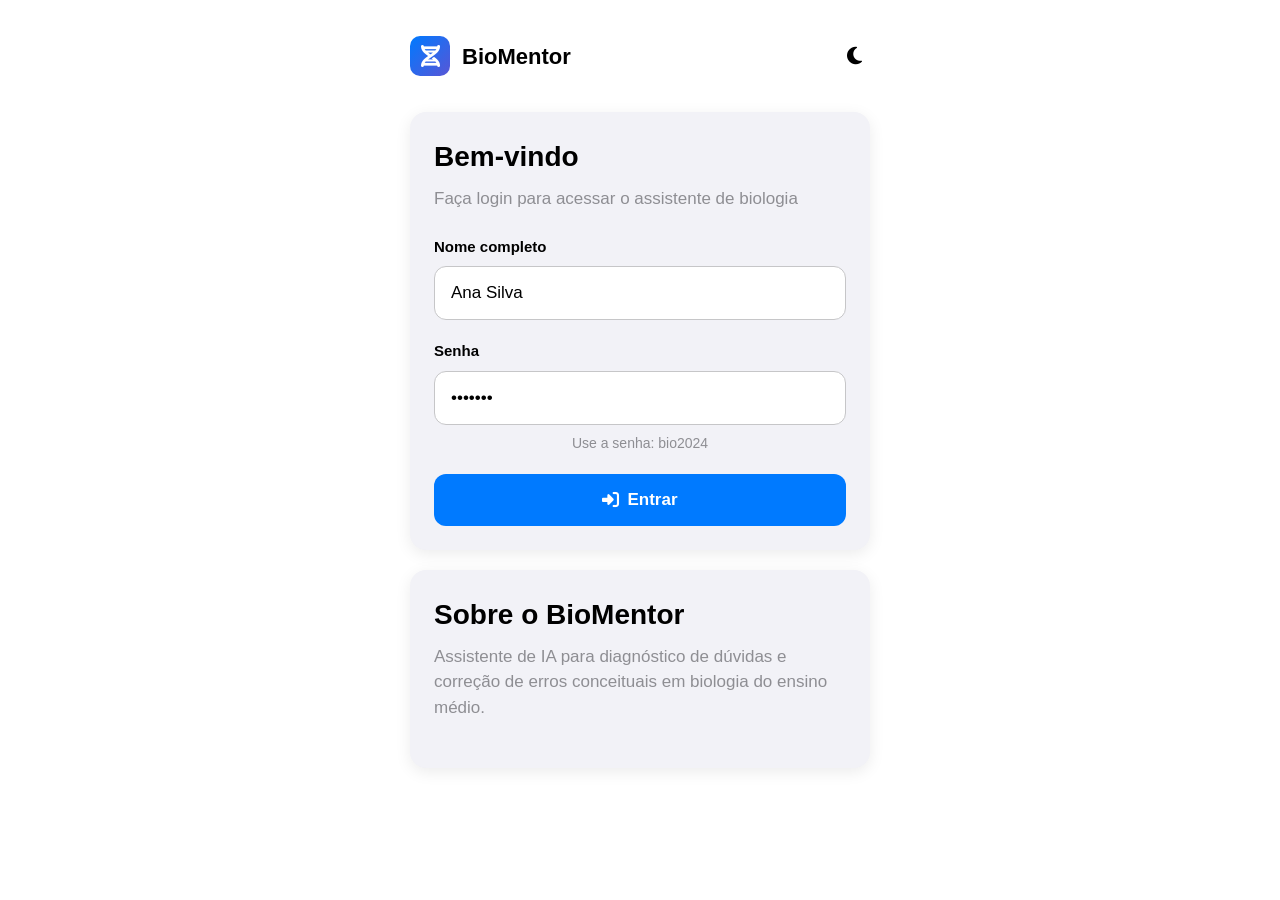
==== index.html @ 5c6fd1d2 "Update index.html" ====
<!DOCTYPE html>
<html lang="pt-BR">
<head>
    <meta charset="UTF-8">
    <meta name="viewport" content="width=device-width, initial-scale=1.0">
    <title>BioMentor - Assistente de Biologia</title>
    <link rel="stylesheet" href="https://cdnjs.cloudflare.com/ajax/libs/font-awesome/6.4.0/css/all.min.css">
    <style>
        :root {
            --primary-color: #007AFF;
            --secondary-color: #5856D6;
            --background-color: #FFFFFF;
            --surface-color: #F2F2F7;
            --text-primary: #000000;
            --text-secondary: #8E8E93;
            --border-color: #C6C6C8;
            --success-color: #34C759;
            --warning-color: #FF9500;
            --error-color: #FF3B30;
            --card-shadow: 0 4px 16px rgba(0,0,0,0.08);
            --transition: all 0.3s cubic-bezier(0.4, 0, 0.2, 1);
        }

        .dark-mode {
            --primary-color: #0A84FF;
            --secondary-color: #5E5CE6;
            --background-color: #000000;
            --surface-color: #1C1C1E;
            --text-primary: #FFFFFF;
            --text-secondary: #8E8E93;
            --border-color: #38383A;
            --success-color: #30D158;
            --warning-color: #FF9F0A;
            --error-color: #FF453A;
            --card-shadow: 0 4px 16px rgba(0,0,0,0.4);
        }

        * {
            margin: 0;
            padding: 0;
            box-sizing: border-box;
            -webkit-tap-highlight-color: transparent;
        }

        body {
            font-family: -apple-system, BlinkMacSystemFont, 'Segoe UI', Roboto, Oxygen, Ubuntu, sans-serif;
            background-color: var(--background-color);
            color: var(--text-primary);
            line-height: 1.5;
            transition: var(--transition);
            min-height: 100vh;
            display: flex;
            flex-direction: column;
        }

        .container {
            max-width: 500px;
            margin: 0 auto;
            padding: 20px;
            height: 100vh;
            display: flex;
            flex-direction: column;
        }

        .header {
            display: flex;
            justify-content: space-between;
            align-items: center;
            padding: 16px 0;
            margin-bottom: 20px;
        }

        .logo {
            display: flex;
            align-items: center;
            gap: 12px;
            font-weight: 700;
            font-size: 22px;
        }

        .logo-icon {
            width: 40px;
            height: 40px;
            background: linear-gradient(135deg, var(--primary-color), var(--secondary-color));
            border-radius: 10px;
            display: flex;
            align-items: center;
            justify-content: center;
            color: white;
        }

        .theme-toggle {
            background: none;
            border: none;
            color: var(--text-primary);
            font-size: 20px;
            cursor: pointer;
            padding: 8px;
            border-radius: 50%;
            transition: var(--transition);
        }

        .theme-toggle:hover {
            background-color: var(--surface-color);
        }

        .screen {
            display: none;
            flex: 1;
            flex-direction: column;
        }

        .active {
            display: flex;
        }

        .card {
            background-color: var(--surface-color);
            border-radius: 16px;
            padding: 24px;
            margin-bottom: 20px;
            box-shadow: var(--card-shadow);
            transition: var(--transition);
        }

        .title {
            font-size: 28px;
            font-weight: 700;
            margin-bottom: 8px;
        }

        .subtitle {
            font-size: 17px;
            color: var(--text-secondary);
            margin-bottom: 24px;
        }

        .form-group {
            margin-bottom: 20px;
        }

        label {
            display: block;
            font-size: 15px;
            font-weight: 600;
            margin-bottom: 8px;
            color: var(--text-primary);
        }

        input, select {
            width: 100%;
            padding: 16px;
            border-radius: 12px;
            border: 1px solid var(--border-color);
            background-color: var(--background-color);
            color: var(--text-primary);
            font-size: 17px;
            transition: var(--transition);
        }

        input:focus, select:focus {
            outline: none;
            border-color: var(--primary-color);
        }

        .btn {
            background-color: var(--primary-color);
            color: white;
            border: none;
            border-radius: 12px;
            padding: 16px 24px;
            font-size: 17px;
            font-weight: 600;
            cursor: pointer;
            transition: var(--transition);
            display: flex;
            align-items: center;
            justify-content: center;
            gap: 8px;
            width: 100%;
        }

        .btn:hover {
            opacity: 0.9;
            transform: translateY(-2px);
        }

        .btn:active {
            transform: translateY(0);
        }

        .btn-secondary {
            background-color: var(--surface-color);
            color: var(--primary-color);
        }

        .btn-secondary:hover {
            background-color: var(--border-color);
        }

        .config-grid {
            display: grid;
            grid-template-columns: 1fr;
            gap: 16px;
        }

        .option-card {
            background-color: var(--background-color);
            border-radius: 12px;
            padding: 20px;
            cursor: pointer;
            transition: var(--transition);
            border: 2px solid transparent;
        }

        .option-card:hover {
            transform: translateY(-4px);
            box-shadow: var(--card-shadow);
        }

        .option-card.selected {
            border-color: var(--primary-color);
            background-color: rgba(10, 132, 255, 0.1);
        }

        .option-header {
            display: flex;
            align-items: center;
            gap: 12px;
            margin-bottom: 8px;
        }

        .option-icon {
            width: 40px;
            height: 40px;
            border-radius: 10px;
            display: flex;
            align-items: center;
            justify-content: center;
            font-size: 20px;
            color: white;
        }

        .option-title {
            font-size: 17px;
            font-weight: 600;
        }

        .option-description {
            font-size: 15px;
            color: var(--text-secondary);
        }

        .difficulty-stars {
            color: var(--warning-color);
            margin-top: 8px;
        }

        .chat-header {
            display: flex;
            justify-content: space-between;
            align-items: center;
            padding: 16px 0;
            margin-bottom: 16px;
        }

        .chat-info {
            display: flex;
            align-items: center;
            gap: 12px;
        }

        .user-avatar {
            width: 40px;
            height: 40px;
            border-radius: 50%;
            background: linear-gradient(135deg, var(--primary-color), var(--secondary-color));
            display: flex;
            align-items: center;
            justify-content: center;
            color: white;
            font-weight: 600;
        }

        .user-details {
            display: flex;
            flex-direction: column;
        }

        .user-name {
            font-weight: 600;
            font-size: 17px;
        }

        .user-topic {
            font-size: 15px;
            color: var(--text-secondary);
        }

        .chat-container {
            flex: 1;
            overflow-y: auto;
            padding: 16px 0;
            display: flex;
            flex-direction: column;
            gap: 16px;
        }

        .message {
            max-width: 80%;
            padding: 12px 16px;
            border-radius: 18px;
            font-size: 16px;
            line-height: 1.4;
            position: relative;
            animation: fadeIn 0.3s ease;
        }

        @keyframes fadeIn {
            from { opacity: 0; transform: translateY(10px); }
            to { opacity: 1; transform: translateY(0); }
        }

        .user-message {
            background-color: var(--primary-color);
            color: white;
            align-self: flex-end;
            border-bottom-right-radius: 4px;
        }

        .bot-message {
            background-color: var(--surface-color);
            color: var(--text-primary);
            align-self: flex-start;
            border-bottom-left-radius: 4px;
        }

        .input-area {
            display: flex;
            gap: 12px;
            padding: 16px 0;
        }

        .message-input {
            flex: 1;
            padding: 16px;
            border-radius: 20px;
            border: 1px solid var(--border-color);
            background-color: var(--surface-color);
            color: var(--text-primary);
            font-size: 16px;
            transition: var(--transition);
        }

        .message-input:focus {
            outline: none;
            border-color: var(--primary-color);
        }

        .send-btn {
            background-color: var(--primary-color);
            color: white;
            border: none;
            border-radius: 50%;
            width: 48px;
            height: 48px;
            display: flex;
            align-items: center;
            justify-content: center;
            cursor: pointer;
            transition: var(--transition);
        }

        .send-btn:hover {
            opacity: 0.9;
            transform: scale(1.05);
        }

        .send-btn:active {
            transform: scale(0.95);
        }

        .typing-indicator {
            display: flex;
            align-items: center;
            gap: 4px;
            padding: 12px 16px;
            background-color: var(--surface-color);
            border-radius: 18px;
            align-self: flex-start;
            border-bottom-left-radius: 4px;
            color: var(--text-secondary);
        }

        .typing-dot {
            width: 8px;
            height: 8px;
            border-radius: 50%;
            background-color: var(--text-secondary);
            animation: typingAnimation 1.4s infinite ease-in-out;
        }

        .typing-dot:nth-child(1) { animation-delay: 0s; }
        .typing-dot:nth-child(2) { animation-delay: 0.2s; }
        .typing-dot:nth-child(3) { animation-delay: 0.4s; }

        @keyframes typingAnimation {
            0%, 60%, 100% { transform: translateY(0); }
            30% { transform: translateY(-5px); }
        }

        .feedback-section {
            display: flex;
            justify-content: center;
            margin-top: 16px;
        }

        .feedback-btn {
            background: none;
            border: 1px solid var(--border-color);
            color: var(--text-secondary);
            border-radius: 20px;
            padding: 8px 16px;
            font-size: 14px;
            cursor: pointer;
            transition: var(--transition);
        }

        .feedback-btn:hover {
            background-color: var(--surface-color);
            color: var(--text-primary);
        }

        .logout-btn {
            background: none;
            border: none;
            color: var(--error-color);
            font-size: 15px;
            cursor: pointer;
            padding: 8px 16px;
            border-radius: 8px;
            transition: var(--transition);
        }

        .logout-btn:hover {
            background-color: rgba(255, 59, 48, 0.1);
        }

        .password-note {
            font-size: 14px;
            color: var(--text-secondary);
            margin-top: 8px;
            text-align: center;
        }

        /* Scrollbar styling */
        ::-webkit-scrollbar {
            width: 4px;
        }

        ::-webkit-scrollbar-track {
            background: transparent;
        }

        ::-webkit-scrollbar-thumb {
            background: var(--border-color);
            border-radius: 2px;
        }

        ::-webkit-scrollbar-thumb:hover {
            background: var(--text-secondary);
        }
    </style>
</head>
<body>
    <div class="container">
        <div class="header">
            <div class="logo">
                <div class="logo-icon">
                    <i class="fas fa-dna"></i>
                </div>
                <span>BioMentor</span>
            </div>
            <button class="theme-toggle" id="themeToggle">
                <i class="fas fa-moon"></i>
            </button>
        </div>

        <!-- Tela 1: Login -->
        <div id="loginScreen" class="screen active">
            <div class="card">
                <h1 class="title">Bem-vindo</h1>
                <p class="subtitle">Faça login para acessar o assistente de biologia</p>
                
                <div class="form-group">
                    <label for="studentName">Nome completo</label>
                    <input type="text" id="studentName" placeholder="Digite seu nome">
                </div>
                
                <div class="form-group">
                    <label for="studentPassword">Senha</label>
                    <input type="password" id="studentPassword" placeholder="Digite a senha">
                    <div class="password-note">Use a senha: bio2024</div>
                </div>
                
                <button class="btn" onclick="login()">
                    <i class="fas fa-sign-in-alt"></i>
                    Entrar
                </button>
            </div>
            
            <div class="card">
                <h2 class="title">Sobre o BioMentor</h2>
                <p class="subtitle">Assistente de IA para diagnóstico de dúvidas e correção de erros conceituais em biologia do ensino médio.</p>
            </div>
        </div>

        <!-- Tela 2: Configuração -->
        <div id="configScreen" class="screen">
            <div class="card">
                <h1 class="title">Configuração</h1>
                <p class="subtitle">Selecione o assunto e seu nível para personalizarmos sua experiência</p>
                
                <div class="config-grid">
                    <div class="form-group">
                        <label>Assunto de Biologia</label>
                        
                        <div class="option-card" onclick="selectTopic('genetica')" id="topicGenetica">
                            <div class="option-header">
                                <div class="option-icon" style="background-color: #34C759;">
                                    <i class="fas fa-dna"></i>
                                </div>
                                <div class="option-title">Genética e DNA</div>
                            </div>
                            <div class="option-description">Herança genética, DNA, RNA, mutações, biotecnologia</div>
                        </div>
                        
                        <div class="option-card" onclick="selectTopic('ecologia')" id="topicEcologia">
                            <div class="option-header">
                                <div class="option-icon" style="background-color: #32D74B;">
                                    <i class="fas fa-leaf"></i>
                                </div>
                                <div class="option-title">Ecologia</div>
                            </div>
                            <div class="option-description">Ecossistemas, cadeias alimentares, ciclos biogeoquímicos</div>
                        </div>
                        
                        <div class="option-card" onclick="selectTopic('fisiologia')" id="topicFisiologia">
                            <div class="option-header">
                                <div class="option-icon" style="background-color: #FF453A;">
                                    <i class="fas fa-heartbeat"></i>
                                </div>
                                <div class="option-title">Fisiologia Humana</div>
                            </div>
                            <div class="option-description">Sistemas do corpo humano, órgãos, funções vitais</div>
                        </div>
                        
                        <div class="option-card" onclick="selectTopic('evolucao')" id="topicEvolucao">
                            <div class="option-header">
                                <div class="option-icon" style="background-color: #FF9F0A;">
                                    <i class="fas fa-dinosaur"></i>
                                </div>
                                <div class="option-title">Evolução</div>
                            </div>
                            <div class="option-description">Seleção natural, adaptação, evolução das espécies</div>
                        </div>
                    </div>
                    
                    <div class="form-group">
                        <label>Seu Nível de Dificuldade</label>
                        
                        <div class="option-card" onclick="selectDifficulty(1)" id="diff1">
                            <div class="option-header">
                                <div class="option-icon" style="background-color: #5E5CE6;">
                                    <i class="fas fa-seedling"></i>
                                </div>
                                <div class="option-title">Iniciante</div>
                            </div>
                            <div class="option-description">Estou começando a aprender este assunto</div>
                            <div class="difficulty-stars">⭐</div>
                        </div>
                        
                        <div class="option-card" onclick="selectDifficulty(2)" id="diff2">
                            <div class="option-header">
                                <div class="option-icon" style="background-color: #5E5CE6;">
                                    <i class="fas fa-leaf"></i>
                                </div>
                                <div class="option-title">Básico</div>
                            </div>
                            <div class="option-description">Conheço alguns conceitos básicos</div>
                            <div class="difficulty-stars">⭐⭐</div>
                        </div>
                        
                        <div class="option-card" onclick="selectDifficulty(3)" id="diff3">
                            <div class="option-header">
                                <div class="option-icon" style="background-color: #5E5CE6;">
                                    <i class="fas fa-tree"></i>
                                </div>
                                <div class="option-title">Intermediário</div>
                            </div>
                            <div class="option-description">Compreendo bem, mas tenho dúvidas específicas</div>
                            <div class="difficulty-stars">⭐⭐⭐</div>
                        </div>
                        
                        <div class="option-card" onclick="selectDifficulty(4)" id="diff4">
                            <div class="option-header">
                                <div class="option-icon" style="background-color: #5E5CE6;">
                                    <i class="fas fa-mountain"></i>
                                </div>
                                <div class="option-title">Avançado</div>
                            </div>
                            <div class="option-description">Domino o assunto, busco aprofundamento</div>
                            <div class="difficulty-stars">⭐⭐⭐⭐</div>
                        </div>
                    </div>
                </div>
                
                <button class="btn" onclick="startChat()" id="startChatBtn" disabled>
                    <i class="fas fa-comments"></i>
                    Iniciar Sessão de Estudo
                </button>
            </div>
        </div>

        <!-- Tela 3: Chat -->
        <div id="chatScreen" class="screen">
            <div class="chat-header">
                <div class="chat-info">
                    <div class="user-avatar" id="userAvatar">AS</div>
                    <div class="user-details">
                        <div class="user-name" id="userName">Ana Silva</div>
                        <div class="user-topic" id="userTopic">Genética • ⭐⭐⭐</div>
                    </div>
                </div>
                <button class="logout-btn" onclick="logout()">
                    <i class="fas fa-sign-out-alt"></i>
                    Sair
                </button>
            </div>
            
            <div class="chat-container" id="chatContainer">
                <div class="message bot-message">
                    Olá! Vamos trabalhar no assunto <strong>Genética</strong>. Como seu nível é <strong>Intermediário</strong>, vou adaptar minhas explicações. No que posso ajudar você hoje?
                </div>
            </div>
            
            <div class="input-area">
                <input type="text" class="message-input" id="userInput" placeholder="Digite sua dúvida sobre biologia...">
                <button class="send-btn" onclick="sendMessage()">
                    <i class="fas fa-paper-plane"></i>
                </button>
            </div>
            
            <div class="feedback-section">
                <button class="feedback-btn" onclick="showFeedbackForm()">
                    <i class="fas fa-star"></i>
                    Avaliar Aprendizado
                </button>
            </div>
        </div>
    </div>

    <script>
        // Variáveis globais
        let currentStudent = null;
        let selectedTopic = null;
        let selectedDifficulty = null;
        let conversationHistory = [];
        let isDarkMode = false;

        // Inicialização
        document.addEventListener('DOMContentLoaded', function() {
            // Verificar preferência de tema salva
            const savedTheme = localStorage.getItem('theme');
            if (savedTheme === 'dark') {
                enableDarkMode();
            }
            
            // Auto-preenchimento para demonstração
            setTimeout(() => {
                document.getElementById('studentName').value = 'Ana Silva';
                document.getElementById('studentPassword').value = 'bio2024';
            }, 500);
        });

        // Alternar modo claro/escuro
        document.getElementById('themeToggle').addEventListener('click', function() {
            if (isDarkMode) {
                disableDarkMode();
            } else {
                enableDarkMode();
            }
        });

        function enableDarkMode() {
            document.body.classList.add('dark-mode');
            document.getElementById('themeToggle').innerHTML = '<i class="fas fa-sun"></i>';
            isDarkMode = true;
            localStorage.setItem('theme', 'dark');
        }

        function disableDarkMode() {
            document.body.classList.remove('dark-mode');
            document.getElementById('themeToggle').innerHTML = '<i class="fas fa-moon"></i>';
            isDarkMode = false;
            localStorage.setItem('theme', 'light');
        }

        // Função de login
        function login() {
            const name = document.getElementById('studentName').value.trim();
            const password = document.getElementById('studentPassword').value;
            
            if (name && password === 'bio2024') {
                currentStudent = {
                    name: name,
                    loginTime: new Date().toISOString()
                };
                
                // Mudar para tela de configuração
                showScreen('configScreen');
                
                // Registrar login
                logToSheets('login', { 
                    student: name,
                    timestamp: new Date().toISOString()
                });
                
            } else {
                alert('Por favor, preencha seu nome e use a senha: bio2024');
            }
        }
        
        // Selecionar assunto
        function selectTopic(topic) {
            selectedTopic = topic;
            
            // Remover seleção anterior
            document.querySelectorAll('[id^="topic"]').forEach(card => {
                card.classList.remove('selected');
            });
            
            // Adicionar seleção atual
            document.getElementById(`topic${capitalizeFirst(topic)}`).classList.add('selected');
            
            checkSelections();
        }
        
        // Selecionar dificuldade
        function selectDifficulty(difficulty) {
            selectedDifficulty = difficulty;
            
            // Remover seleção anterior
            document.querySelectorAll('[id^="diff"]').forEach(card => {
                card.classList.remove('selected');
            });
            
            // Adicionar seleção atual
            document.getElementById(`diff${difficulty}`).classList.add('selected');
            
            checkSelections();
        }
        
        // Verificar se ambos estão selecionados
        function checkSelections() {
            const startBtn = document.getElementById('startChatBtn');
            if (selectedTopic && selectedDifficulty) {
                startBtn.disabled = false;
            } else {
                startBtn.disabled = true;
            }
        }
        
        // Iniciar chat
        function startChat() {
            if (!selectedTopic || !selectedDifficulty) {
                alert('Por favor, selecione ambos: assunto e nível de dificuldade');
                return;
            }
            
            showScreen('chatScreen');
            
            // Atualizar informações na tela do chat
            document.getElementById('userName').textContent = currentStudent.name;
            document.getElementById('userAvatar').textContent = getInitials(currentStudent.name);
            document.getElementById('userTopic').textContent = `${getTopicName(selectedTopic)} • ${getDifficultyStars(selectedDifficulty)}`;
            
            // Limpar conversa anterior e adicionar mensagem de boas-vindas
            const chatContainer = document.getElementById('chatContainer');
            chatContainer.innerHTML = '';
            
            const welcomeMessage = document.createElement('div');
            welcomeMessage.className = 'message bot-message';
            welcomeMessage.innerHTML = `Olá! Vamos trabalhar no assunto <strong>${getTopicName(selectedTopic)}</strong>. Como seu nível é <strong>${getDifficultyName(selectedDifficulty)}</strong>, vou adaptar minhas explicações. No que posso ajudar você hoje?`;
            chatContainer.appendChild(welcomeMessage);
            
            // Registrar início de sessão
            logToSheets('session_start', {
                student: currentStudent.name,
                topic: selectedTopic,
                difficulty: selectedDifficulty,
                timestamp: new Date().toISOString()
            });
        }
        
        // Função de logout
        function logout() {
            // Registrar fim de sessão
            if (currentStudent && selectedTopic) {
                logToSheets('session_end', {
                    student: currentStudent.name,
                    topic: selectedTopic,
                    difficulty: selectedDifficulty,
                    conversation_length: conversationHistory.length,
                    timestamp: new Date().toISOString()
                });
            }
            
            // Resetar tudo
            currentStudent = null;
            selectedTopic = null;
            selectedDifficulty = null;
            conversationHistory = [];
            
            // Resetar seleções visuais
            document.querySelectorAll('.option-card').forEach(card => {
                card.classList.remove('selected');
            });
            
            document.getElementById('studentName').value = '';
            document.getElementById('studentPassword').value = '';
            document.getElementById('userInput').value = '';
            
            showScreen('loginScreen');
        }
        
        // Enviar mensagem
        async function sendMessage() {
            const input = document.getElementById('userInput');
            const message = input.value.trim();
            
            if (!message) return;
            
            // Adicionar mensagem do usuário
            addMessage('user', message);
            
            // Salvar no histórico
            conversationHistory.push({
                role: 'user',
                content: message,
                timestamp: new Date().toISOString()
            });
            
            input.value = '';
            
            // Mostrar indicador de digitação
            showTypingIndicator();
            
            try {
                // Chamar API do Gemini
                const response = await callGeminiAPI(message, selectedTopic, selectedDifficulty);
                
                // Remover indicador de digitação
                removeTypingIndicator();
                
                // Adicionar resposta do bot
                addMessage('bot', response);
                
                // Registrar no histórico
                conversationHistory.push({
                    role: 'assistant',
                    content: response,
                    timestamp: new Date().toISOString()
                });
                
                // Log da interação
                logToSheets('question', {
                    student: currentStudent.name,
                    topic: selectedTopic,
                    difficulty: selectedDifficulty,
                    question: message,
                    response: response.substring(0, 500),
                    timestamp: new Date().toISOString()
                });
                
            } catch (error) {
                removeTypingIndicator();
                addMessage('bot', "Desculpe, estou com problemas técnicos. Tente novamente em alguns instantes.");
                console.error('Erro:', error);
            }
        }
        
        // Adicionar mensagem ao chat
        function addMessage(sender, text) {
            const container = document.getElementById('chatContainer');
            const messageDiv = document.createElement('div');
            messageDiv.className = `message ${sender}-message`;
            messageDiv.textContent = text;
            container.appendChild(messageDiv);
            container.scrollTop = container.scrollHeight;
        }
        
        // Mostrar indicador de digitação
        function showTypingIndicator() {
            const container = document.getElementById('chatContainer');
            const typingDiv = document.createElement('div');
            typingDiv.className = 'typing-indicator';
            typingDiv.id = 'typingIndicator';
            
            for (let i = 0; i < 3; i++) {
                const dot = document.createElement('div');
                dot.className = 'typing-dot';
                typingDiv.appendChild(dot);
            }
            
            container.appendChild(typingDiv);
            container.scrollTop = container.scrollHeight;
        }
        
        // Remover indicador de digitação
        function removeTypingIndicator() {
            const typingIndicator = document.getElementById('typingIndicator');
            if (typingIndicator) {
                typingIndicator.remove();
            }
        }
        
        // Chamada para API do Gemini (simulação)
        async function callGeminiAPI(question, topic, difficulty) {
            // Simulação - substituir pela API real
            return await simularRespostaGemini(question, topic);
        }
        
        async function simularRespostaGemini(question, topic) {
            await new Promise(resolve => setTimeout(resolve, 1500));
            
            const respostas = {
                genetica: "Entendi sua dúvida sobre genética! Você está explorando conceitos fundamentais. Vamos esclarecer: os genes são segmentos específicos de DNA que carregam informações para características hereditárias. Um equívoco comum é pensar que características complexas são controladas por um único gene - na maioria dos casos, são múltiplos genes interagindo. Como você explicaria a diferença entre gene e alelo para um colega?",
                ecologia: "Excelente pergunta sobre ecologia! Você está considerando as relações importantes nos ecossistemas. Os decompositores são essenciais para reciclar nutrientes, transformando matéria orgânica em inorgânica. Um erro conceitual comum é subestimar sua importância ou confundir com detritívoros. Que consequências você imagina se os decompositores desaparecessem de um ecossistema?",
                fisiologia: "Interessante sua questão sobre fisiologia! Você demonstra curiosidade sobre o corpo humano. Vamos corrigir um equívoco: as mitocôndrias não 'produzem energia' magicamente - elas realizam respiração celular, convertendo energia química dos alimentos em ATP. É mais preciso dizer que transformam energia. Que outras organelas celulares você conhece e quais suas funções?",
                evolucao: "Ótima pergunta sobre evolução! Este é um conceito que gera muitas confusões. A seleção natural age sobre variações já existentes na população, não 'cria' novas características sob demanda. Um erro comum é pensar que organismos 'buscam' se adaptar. Como a variação genética é importante para esse processo?"
            };
            
            return respostas[topic] || "Obrigado pela pergunta! Como tutor de biologia, posso te ajudar a entender melhor esse conceito. Poderia reformular ou dar mais detalhes sobre sua dúvida?";
        }
        
        // Funções auxiliares
        function showScreen(screenId) {
            document.querySelectorAll('.screen').forEach(screen => {
                screen.classList.remove('active');
            });
            document.getElementById(screenId).classList.add('active');
        }
        
        function capitalizeFirst(string) {
            return string.charAt(0).toUpperCase() + string.slice(1);
        }
        
        function getTopicName(topic) {
            const names = {
                genetica: 'Genética',
                ecologia: 'Ecologia',
                fisiologia: 'Fisiologia',
                evolucao: 'Evolução'
            };
            return names[topic] || topic;
        }
        
        function getDifficultyName(level) {
            return ['Iniciante', 'Básico', 'Intermediário', 'Avançado'][level - 1];
        }
        
        function getDifficultyStars(level) {
            return '⭐'.repeat(level);
        }
        
        function getInitials(name) {
            return name.split(' ').map(n => n[0]).join('').toUpperCase().substring(0, 2);
        }
        
// Registrar no Google Sheets
async function logToSheets(tipo, dados) {
  const API_KEY   = 'AIzaSyCxm0DcjgTr0ggfKQwqivms-SNfRWUDFFE';          // <-- cole a chave do passo 1
  const SHEET_ID  = '1vTCX7-kRWedfbGTBcpaMFBVQbHJvUOsQiS_NeDqaRNM';             // <-- cole o ID do passo 4
  const RANGE     = 'Sheet1!A:F';

  const row = [
    new Date().toISOString(),
    tipo,
    dados.student || '',
    dados.topic   || '',
    dados.difficulty || '',
    JSON.stringify(dados).substring(0, 480)
  ];

  await fetch(
    `https://sheets.googleapis.com/v4/spreadsheets/${SHEET_ID}/values/${RANGE}:append?valueInputOption=RAW&key=${API_KEY}`,
    {
      method: 'POST',
      headers: { 'Content-Type': 'application/json' },
      body: JSON.stringify({ values: [row] })
    }
  );
}
        
        // Mostrar formulário de feedback
        function showFeedbackForm() {
            const compreensao = prompt("De 1 a 5, quanto você compreendeu melhor o assunto após esta conversa?\n(1 = nada, 5 = completamente)");
            const dificuldade = prompt("De 1 a 5, qual seu nível de dificuldade atual com este assunto?\n(1 = muito fácil, 5 = muito difícil)");
            
            if (compreensao && dificuldade) {
                logToSheets('feedback', {
                    student: currentStudent.name,
                    topic: selectedTopic,
                    comprehension: compreensao,
                    difficulty: dificuldade,
                    conversation_length: conversationHistory.length,
                    timestamp: new Date().toISOString()
                });
                
                addMessage('bot', `Obrigado pelo feedback! Sua avaliação (compreensão: ${compreensao}/5, dificuldade: ${dificuldade}/5) ajuda a melhorar este assistente. Continue com os estudos!`);
            }
        }
        
        // Permitir enviar com Enter
        document.getElementById('userInput').addEventListener('keypress', function(e) {
            if (e.key === 'Enter') {
                sendMessage();
            }
        });
    </script>
</body>
</html>
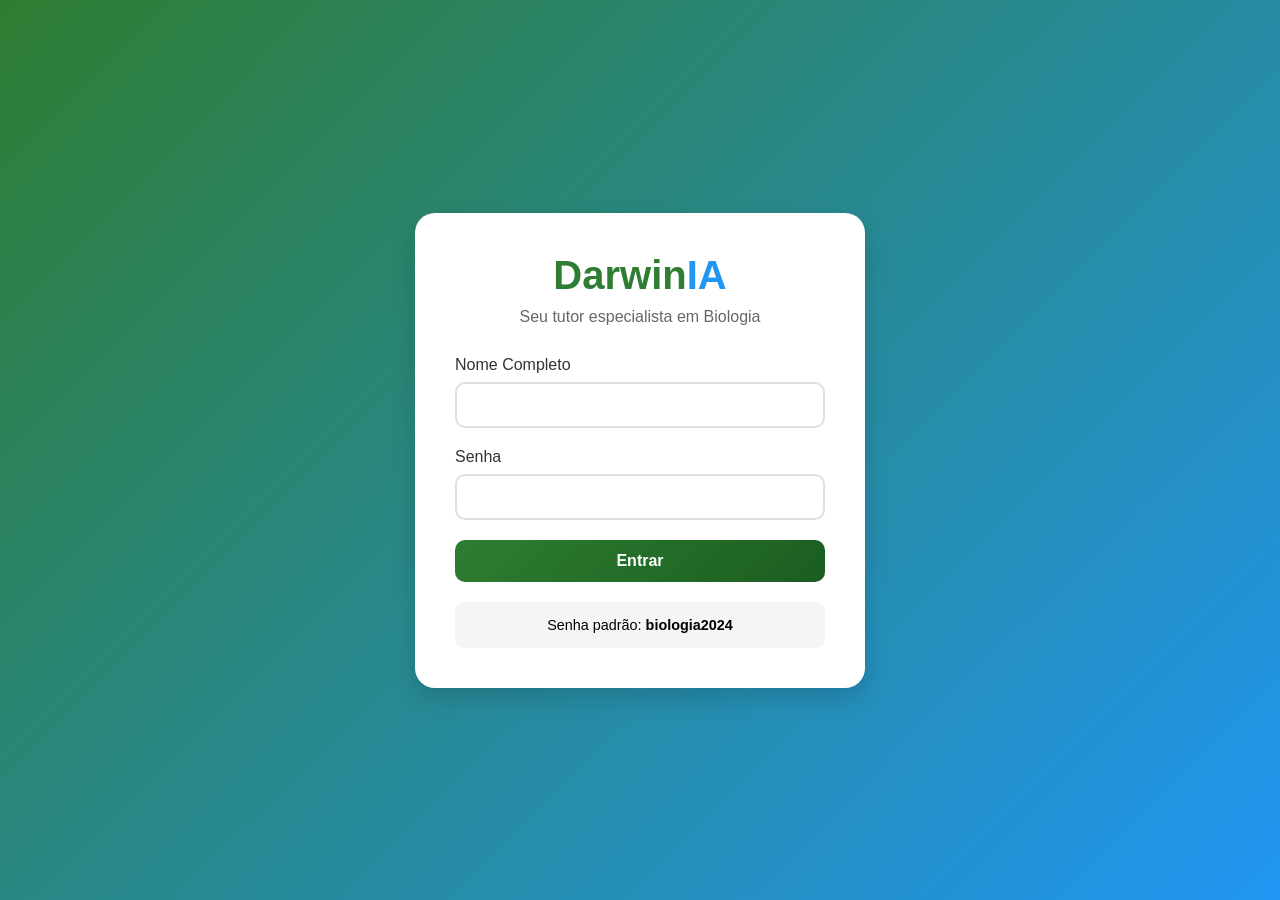
==== commit 99fa85af: "Add files via upload" ====
--- a/index.html
+++ b/index.html
@@ -3,1031 +3,37 @@
 <head>
     <meta charset="UTF-8">
     <meta name="viewport" content="width=device-width, initial-scale=1.0">
-    <title>BioMentor - Assistente de Biologia</title>
-    <link rel="stylesheet" href="https://cdnjs.cloudflare.com/ajax/libs/font-awesome/6.4.0/css/all.min.css">
-    <style>
-        :root {
-            --primary-color: #007AFF;
-            --secondary-color: #5856D6;
-            --background-color: #FFFFFF;
-            --surface-color: #F2F2F7;
-            --text-primary: #000000;
-            --text-secondary: #8E8E93;
-            --border-color: #C6C6C8;
-            --success-color: #34C759;
-            --warning-color: #FF9500;
-            --error-color: #FF3B30;
-            --card-shadow: 0 4px 16px rgba(0,0,0,0.08);
-            --transition: all 0.3s cubic-bezier(0.4, 0, 0.2, 1);
-        }
-
-        .dark-mode {
-            --primary-color: #0A84FF;
-            --secondary-color: #5E5CE6;
-            --background-color: #000000;
-            --surface-color: #1C1C1E;
-            --text-primary: #FFFFFF;
-            --text-secondary: #8E8E93;
-            --border-color: #38383A;
-            --success-color: #30D158;
-            --warning-color: #FF9F0A;
-            --error-color: #FF453A;
-            --card-shadow: 0 4px 16px rgba(0,0,0,0.4);
-        }
-
-        * {
-            margin: 0;
-            padding: 0;
-            box-sizing: border-box;
-            -webkit-tap-highlight-color: transparent;
-        }
-
-        body {
-            font-family: -apple-system, BlinkMacSystemFont, 'Segoe UI', Roboto, Oxygen, Ubuntu, sans-serif;
-            background-color: var(--background-color);
-            color: var(--text-primary);
-            line-height: 1.5;
-            transition: var(--transition);
-            min-height: 100vh;
-            display: flex;
-            flex-direction: column;
-        }
-
-        .container {
-            max-width: 500px;
-            margin: 0 auto;
-            padding: 20px;
-            height: 100vh;
-            display: flex;
-            flex-direction: column;
-        }
-
-        .header {
-            display: flex;
-            justify-content: space-between;
-            align-items: center;
-            padding: 16px 0;
-            margin-bottom: 20px;
-        }
-
-        .logo {
-            display: flex;
-            align-items: center;
-            gap: 12px;
-            font-weight: 700;
-            font-size: 22px;
-        }
-
-        .logo-icon {
-            width: 40px;
-            height: 40px;
-            background: linear-gradient(135deg, var(--primary-color), var(--secondary-color));
-            border-radius: 10px;
-            display: flex;
-            align-items: center;
-            justify-content: center;
-            color: white;
-        }
-
-        .theme-toggle {
-            background: none;
-            border: none;
-            color: var(--text-primary);
-            font-size: 20px;
-            cursor: pointer;
-            padding: 8px;
-            border-radius: 50%;
-            transition: var(--transition);
-        }
-
-        .theme-toggle:hover {
-            background-color: var(--surface-color);
-        }
-
-        .screen {
-            display: none;
-            flex: 1;
-            flex-direction: column;
-        }
-
-        .active {
-            display: flex;
-        }
-
-        .card {
-            background-color: var(--surface-color);
-            border-radius: 16px;
-            padding: 24px;
-            margin-bottom: 20px;
-            box-shadow: var(--card-shadow);
-            transition: var(--transition);
-        }
-
-        .title {
-            font-size: 28px;
-            font-weight: 700;
-            margin-bottom: 8px;
-        }
-
-        .subtitle {
-            font-size: 17px;
-            color: var(--text-secondary);
-            margin-bottom: 24px;
-        }
-
-        .form-group {
-            margin-bottom: 20px;
-        }
-
-        label {
-            display: block;
-            font-size: 15px;
-            font-weight: 600;
-            margin-bottom: 8px;
-            color: var(--text-primary);
-        }
-
-        input, select {
-            width: 100%;
-            padding: 16px;
-            border-radius: 12px;
-            border: 1px solid var(--border-color);
-            background-color: var(--background-color);
-            color: var(--text-primary);
-            font-size: 17px;
-            transition: var(--transition);
-        }
-
-        input:focus, select:focus {
-            outline: none;
-            border-color: var(--primary-color);
-        }
-
-        .btn {
-            background-color: var(--primary-color);
-            color: white;
-            border: none;
-            border-radius: 12px;
-            padding: 16px 24px;
-            font-size: 17px;
-            font-weight: 600;
-            cursor: pointer;
-            transition: var(--transition);
-            display: flex;
-            align-items: center;
-            justify-content: center;
-            gap: 8px;
-            width: 100%;
-        }
-
-        .btn:hover {
-            opacity: 0.9;
-            transform: translateY(-2px);
-        }
-
-        .btn:active {
-            transform: translateY(0);
-        }
-
-        .btn-secondary {
-            background-color: var(--surface-color);
-            color: var(--primary-color);
-        }
-
-        .btn-secondary:hover {
-            background-color: var(--border-color);
-        }
-
-        .config-grid {
-            display: grid;
-            grid-template-columns: 1fr;
-            gap: 16px;
-        }
-
-        .option-card {
-            background-color: var(--background-color);
-            border-radius: 12px;
-            padding: 20px;
-            cursor: pointer;
-            transition: var(--transition);
-            border: 2px solid transparent;
-        }
-
-        .option-card:hover {
-            transform: translateY(-4px);
-            box-shadow: var(--card-shadow);
-        }
-
-        .option-card.selected {
-            border-color: var(--primary-color);
-            background-color: rgba(10, 132, 255, 0.1);
-        }
-
-        .option-header {
-            display: flex;
-            align-items: center;
-            gap: 12px;
-            margin-bottom: 8px;
-        }
-
-        .option-icon {
-            width: 40px;
-            height: 40px;
-            border-radius: 10px;
-            display: flex;
-            align-items: center;
-            justify-content: center;
-            font-size: 20px;
-            color: white;
-        }
-
-        .option-title {
-            font-size: 17px;
-            font-weight: 600;
-        }
-
-        .option-description {
-            font-size: 15px;
-            color: var(--text-secondary);
-        }
-
-        .difficulty-stars {
-            color: var(--warning-color);
-            margin-top: 8px;
-        }
-
-        .chat-header {
-            display: flex;
-            justify-content: space-between;
-            align-items: center;
-            padding: 16px 0;
-            margin-bottom: 16px;
-        }
-
-        .chat-info {
-            display: flex;
-            align-items: center;
-            gap: 12px;
-        }
-
-        .user-avatar {
-            width: 40px;
-            height: 40px;
-            border-radius: 50%;
-            background: linear-gradient(135deg, var(--primary-color), var(--secondary-color));
-            display: flex;
-            align-items: center;
-            justify-content: center;
-            color: white;
-            font-weight: 600;
-        }
-
-        .user-details {
-            display: flex;
-            flex-direction: column;
-        }
-
-        .user-name {
-            font-weight: 600;
-            font-size: 17px;
-        }
-
-        .user-topic {
-            font-size: 15px;
-            color: var(--text-secondary);
-        }
-
-        .chat-container {
-            flex: 1;
-            overflow-y: auto;
-            padding: 16px 0;
-            display: flex;
-            flex-direction: column;
-            gap: 16px;
-        }
-
-        .message {
-            max-width: 80%;
-            padding: 12px 16px;
-            border-radius: 18px;
-            font-size: 16px;
-            line-height: 1.4;
-            position: relative;
-            animation: fadeIn 0.3s ease;
-        }
-
-        @keyframes fadeIn {
-            from { opacity: 0; transform: translateY(10px); }
-            to { opacity: 1; transform: translateY(0); }
-        }
-
-        .user-message {
-            background-color: var(--primary-color);
-            color: white;
-            align-self: flex-end;
-            border-bottom-right-radius: 4px;
-        }
-
-        .bot-message {
-            background-color: var(--surface-color);
-            color: var(--text-primary);
-            align-self: flex-start;
-            border-bottom-left-radius: 4px;
-        }
-
-        .input-area {
-            display: flex;
-            gap: 12px;
-            padding: 16px 0;
-        }
-
-        .message-input {
-            flex: 1;
-            padding: 16px;
-            border-radius: 20px;
-            border: 1px solid var(--border-color);
-            background-color: var(--surface-color);
-            color: var(--text-primary);
-            font-size: 16px;
-            transition: var(--transition);
-        }
-
-        .message-input:focus {
-            outline: none;
-            border-color: var(--primary-color);
-        }
-
-        .send-btn {
-            background-color: var(--primary-color);
-            color: white;
-            border: none;
-            border-radius: 50%;
-            width: 48px;
-            height: 48px;
-            display: flex;
-            align-items: center;
-            justify-content: center;
-            cursor: pointer;
-            transition: var(--transition);
-        }
-
-        .send-btn:hover {
-            opacity: 0.9;
-            transform: scale(1.05);
-        }
-
-        .send-btn:active {
-            transform: scale(0.95);
-        }
-
-        .typing-indicator {
-            display: flex;
-            align-items: center;
-            gap: 4px;
-            padding: 12px 16px;
-            background-color: var(--surface-color);
-            border-radius: 18px;
-            align-self: flex-start;
-            border-bottom-left-radius: 4px;
-            color: var(--text-secondary);
-        }
-
-        .typing-dot {
-            width: 8px;
-            height: 8px;
-            border-radius: 50%;
-            background-color: var(--text-secondary);
-            animation: typingAnimation 1.4s infinite ease-in-out;
-        }
-
-        .typing-dot:nth-child(1) { animation-delay: 0s; }
-        .typing-dot:nth-child(2) { animation-delay: 0.2s; }
-        .typing-dot:nth-child(3) { animation-delay: 0.4s; }
-
-        @keyframes typingAnimation {
-            0%, 60%, 100% { transform: translateY(0); }
-            30% { transform: translateY(-5px); }
-        }
-
-        .feedback-section {
-            display: flex;
-            justify-content: center;
-            margin-top: 16px;
-        }
-
-        .feedback-btn {
-            background: none;
-            border: 1px solid var(--border-color);
-            color: var(--text-secondary);
-            border-radius: 20px;
-            padding: 8px 16px;
-            font-size: 14px;
-            cursor: pointer;
-            transition: var(--transition);
-        }
-
-        .feedback-btn:hover {
-            background-color: var(--surface-color);
-            color: var(--text-primary);
-        }
-
-        .logout-btn {
-            background: none;
-            border: none;
-            color: var(--error-color);
-            font-size: 15px;
-            cursor: pointer;
-            padding: 8px 16px;
-            border-radius: 8px;
-            transition: var(--transition);
-        }
-
-        .logout-btn:hover {
-            background-color: rgba(255, 59, 48, 0.1);
-        }
-
-        .password-note {
-            font-size: 14px;
-            color: var(--text-secondary);
-            margin-top: 8px;
-            text-align: center;
-        }
-
-        /* Scrollbar styling */
-        ::-webkit-scrollbar {
-            width: 4px;
-        }
-
-        ::-webkit-scrollbar-track {
-            background: transparent;
-        }
-
-        ::-webkit-scrollbar-thumb {
-            background: var(--border-color);
-            border-radius: 2px;
-        }
-
-        ::-webkit-scrollbar-thumb:hover {
-            background: var(--text-secondary);
-        }
-    </style>
+    <title>DarwinIA - Login</title>
+    <link rel="stylesheet" href="styles.css">
 </head>
 <body>
-    <div class="container">
-        <div class="header">
+    <div class="login-container">
+        <div class="login-card">
             <div class="logo">
-                <div class="logo-icon">
-                    <i class="fas fa-dna"></i>
-                </div>
-                <span>BioMentor</span>
+                <h1>Darwin<span>IA</span></h1>
+                <p>Seu tutor especialista em Biologia</p>
             </div>
-            <button class="theme-toggle" id="themeToggle">
-                <i class="fas fa-moon"></i>
-            </button>
-        </div>
-
-        <!-- Tela 1: Login -->
-        <div id="loginScreen" class="screen active">
-            <div class="card">
-                <h1 class="title">Bem-vindo</h1>
-                <p class="subtitle">Faça login para acessar o assistente de biologia</p>
-                
-                <div class="form-group">
-                    <label for="studentName">Nome completo</label>
-                    <input type="text" id="studentName" placeholder="Digite seu nome">
+            
+            <form id="loginForm" class="login-form">
+                <div class="input-group">
+                    <label for="nome">Nome Completo</label>
+                    <input type="text" id="nome" name="nome" required>
                 </div>
                 
-                <div class="form-group">
-                    <label for="studentPassword">Senha</label>
-                    <input type="password" id="studentPassword" placeholder="Digite a senha">
-                    <div class="password-note">Use a senha: bio2024</div>
+                <div class="input-group">
+                    <label for="senha">Senha</label>
+                    <input type="password" id="senha" name="senha" required>
                 </div>
                 
-                <button class="btn" onclick="login()">
-                    <i class="fas fa-sign-in-alt"></i>
-                    Entrar
-                </button>
-            </div>
+                <button type="submit" class="btn-primary">Entrar</button>
+            </form>
             
-            <div class="card">
-                <h2 class="title">Sobre o BioMentor</h2>
-                <p class="subtitle">Assistente de IA para diagnóstico de dúvidas e correção de erros conceituais em biologia do ensino médio.</p>
-            </div>
-        </div>
-
-        <!-- Tela 2: Configuração -->
-        <div id="configScreen" class="screen">
-            <div class="card">
-                <h1 class="title">Configuração</h1>
-                <p class="subtitle">Selecione o assunto e seu nível para personalizarmos sua experiência</p>
-                
-                <div class="config-grid">
-                    <div class="form-group">
-                        <label>Assunto de Biologia</label>
-                        
-                        <div class="option-card" onclick="selectTopic('genetica')" id="topicGenetica">
-                            <div class="option-header">
-                                <div class="option-icon" style="background-color: #34C759;">
-                                    <i class="fas fa-dna"></i>
-                                </div>
-                                <div class="option-title">Genética e DNA</div>
-                            </div>
-                            <div class="option-description">Herança genética, DNA, RNA, mutações, biotecnologia</div>
-                        </div>
-                        
-                        <div class="option-card" onclick="selectTopic('ecologia')" id="topicEcologia">
-                            <div class="option-header">
-                                <div class="option-icon" style="background-color: #32D74B;">
-                                    <i class="fas fa-leaf"></i>
-                                </div>
-                                <div class="option-title">Ecologia</div>
-                            </div>
-                            <div class="option-description">Ecossistemas, cadeias alimentares, ciclos biogeoquímicos</div>
-                        </div>
-                        
-                        <div class="option-card" onclick="selectTopic('fisiologia')" id="topicFisiologia">
-                            <div class="option-header">
-                                <div class="option-icon" style="background-color: #FF453A;">
-                                    <i class="fas fa-heartbeat"></i>
-                                </div>
-                                <div class="option-title">Fisiologia Humana</div>
-                            </div>
-                            <div class="option-description">Sistemas do corpo humano, órgãos, funções vitais</div>
-                        </div>
-                        
-                        <div class="option-card" onclick="selectTopic('evolucao')" id="topicEvolucao">
-                            <div class="option-header">
-                                <div class="option-icon" style="background-color: #FF9F0A;">
-                                    <i class="fas fa-dinosaur"></i>
-                                </div>
-                                <div class="option-title">Evolução</div>
-                            </div>
-                            <div class="option-description">Seleção natural, adaptação, evolução das espécies</div>
-                        </div>
-                    </div>
-                    
-                    <div class="form-group">
-                        <label>Seu Nível de Dificuldade</label>
-                        
-                        <div class="option-card" onclick="selectDifficulty(1)" id="diff1">
-                            <div class="option-header">
-                                <div class="option-icon" style="background-color: #5E5CE6;">
-                                    <i class="fas fa-seedling"></i>
-                                </div>
-                                <div class="option-title">Iniciante</div>
-                            </div>
-                            <div class="option-description">Estou começando a aprender este assunto</div>
-                            <div class="difficulty-stars">⭐</div>
-                        </div>
-                        
-                        <div class="option-card" onclick="selectDifficulty(2)" id="diff2">
-                            <div class="option-header">
-                                <div class="option-icon" style="background-color: #5E5CE6;">
-                                    <i class="fas fa-leaf"></i>
-                                </div>
-                                <div class="option-title">Básico</div>
-                            </div>
-                            <div class="option-description">Conheço alguns conceitos básicos</div>
-                            <div class="difficulty-stars">⭐⭐</div>
-                        </div>
-                        
-                        <div class="option-card" onclick="selectDifficulty(3)" id="diff3">
-                            <div class="option-header">
-                                <div class="option-icon" style="background-color: #5E5CE6;">
-                                    <i class="fas fa-tree"></i>
-                                </div>
-                                <div class="option-title">Intermediário</div>
-                            </div>
-                            <div class="option-description">Compreendo bem, mas tenho dúvidas específicas</div>
-                            <div class="difficulty-stars">⭐⭐⭐</div>
-                        </div>
-                        
-                        <div class="option-card" onclick="selectDifficulty(4)" id="diff4">
-                            <div class="option-header">
-                                <div class="option-icon" style="background-color: #5E5CE6;">
-                                    <i class="fas fa-mountain"></i>
-                                </div>
-                                <div class="option-title">Avançado</div>
-                            </div>
-                            <div class="option-description">Domino o assunto, busco aprofundamento</div>
-                            <div class="difficulty-stars">⭐⭐⭐⭐</div>
-                        </div>
-                    </div>
-                </div>
-                
-                <button class="btn" onclick="startChat()" id="startChatBtn" disabled>
-                    <i class="fas fa-comments"></i>
-                    Iniciar Sessão de Estudo
-                </button>
-            </div>
-        </div>
-
-        <!-- Tela 3: Chat -->
-        <div id="chatScreen" class="screen">
-            <div class="chat-header">
-                <div class="chat-info">
-                    <div class="user-avatar" id="userAvatar">AS</div>
-                    <div class="user-details">
-                        <div class="user-name" id="userName">Ana Silva</div>
-                        <div class="user-topic" id="userTopic">Genética • ⭐⭐⭐</div>
-                    </div>
-                </div>
-                <button class="logout-btn" onclick="logout()">
-                    <i class="fas fa-sign-out-alt"></i>
-                    Sair
-                </button>
-            </div>
-            
-            <div class="chat-container" id="chatContainer">
-                <div class="message bot-message">
-                    Olá! Vamos trabalhar no assunto <strong>Genética</strong>. Como seu nível é <strong>Intermediário</strong>, vou adaptar minhas explicações. No que posso ajudar você hoje?
-                </div>
-            </div>
-            
-            <div class="input-area">
-                <input type="text" class="message-input" id="userInput" placeholder="Digite sua dúvida sobre biologia...">
-                <button class="send-btn" onclick="sendMessage()">
-                    <i class="fas fa-paper-plane"></i>
-                </button>
-            </div>
-            
-            <div class="feedback-section">
-                <button class="feedback-btn" onclick="showFeedbackForm()">
-                    <i class="fas fa-star"></i>
-                    Avaliar Aprendizado
-                </button>
+            <div class="login-info">
+                <p>Senha padrão: <strong>biologia2024</strong></p>
             </div>
         </div>
     </div>
-
-    <script>
-        // Variáveis globais
-        let currentStudent = null;
-        let selectedTopic = null;
-        let selectedDifficulty = null;
-        let conversationHistory = [];
-        let isDarkMode = false;
-
-        // Inicialização
-        document.addEventListener('DOMContentLoaded', function() {
-            // Verificar preferência de tema salva
-            const savedTheme = localStorage.getItem('theme');
-            if (savedTheme === 'dark') {
-                enableDarkMode();
-            }
-            
-            // Auto-preenchimento para demonstração
-            setTimeout(() => {
-                document.getElementById('studentName').value = 'Ana Silva';
-                document.getElementById('studentPassword').value = 'bio2024';
-            }, 500);
-        });
-
-        // Alternar modo claro/escuro
-        document.getElementById('themeToggle').addEventListener('click', function() {
-            if (isDarkMode) {
-                disableDarkMode();
-            } else {
-                enableDarkMode();
-            }
-        });
-
-        function enableDarkMode() {
-            document.body.classList.add('dark-mode');
-            document.getElementById('themeToggle').innerHTML = '<i class="fas fa-sun"></i>';
-            isDarkMode = true;
-            localStorage.setItem('theme', 'dark');
-        }
-
-        function disableDarkMode() {
-            document.body.classList.remove('dark-mode');
-            document.getElementById('themeToggle').innerHTML = '<i class="fas fa-moon"></i>';
-            isDarkMode = false;
-            localStorage.setItem('theme', 'light');
-        }
-
-        // Função de login
-        function login() {
-            const name = document.getElementById('studentName').value.trim();
-            const password = document.getElementById('studentPassword').value;
-            
-            if (name && password === 'bio2024') {
-                currentStudent = {
-                    name: name,
-                    loginTime: new Date().toISOString()
-                };
-                
-                // Mudar para tela de configuração
-                showScreen('configScreen');
-                
-                // Registrar login
-                logToSheets('login', { 
-                    student: name,
-                    timestamp: new Date().toISOString()
-                });
-                
-            } else {
-                alert('Por favor, preencha seu nome e use a senha: bio2024');
-            }
-        }
-        
-        // Selecionar assunto
-        function selectTopic(topic) {
-            selectedTopic = topic;
-            
-            // Remover seleção anterior
-            document.querySelectorAll('[id^="topic"]').forEach(card => {
-                card.classList.remove('selected');
-            });
-            
-            // Adicionar seleção atual
-            document.getElementById(`topic${capitalizeFirst(topic)}`).classList.add('selected');
-            
-            checkSelections();
-        }
-        
-        // Selecionar dificuldade
-        function selectDifficulty(difficulty) {
-            selectedDifficulty = difficulty;
-            
-            // Remover seleção anterior
-            document.querySelectorAll('[id^="diff"]').forEach(card => {
-                card.classList.remove('selected');
-            });
-            
-            // Adicionar seleção atual
-            document.getElementById(`diff${difficulty}`).classList.add('selected');
-            
-            checkSelections();
-        }
-        
-        // Verificar se ambos estão selecionados
-        function checkSelections() {
-            const startBtn = document.getElementById('startChatBtn');
-            if (selectedTopic && selectedDifficulty) {
-                startBtn.disabled = false;
-            } else {
-                startBtn.disabled = true;
-            }
-        }
-        
-        // Iniciar chat
-        function startChat() {
-            if (!selectedTopic || !selectedDifficulty) {
-                alert('Por favor, selecione ambos: assunto e nível de dificuldade');
-                return;
-            }
-            
-            showScreen('chatScreen');
-            
-            // Atualizar informações na tela do chat
-            document.getElementById('userName').textContent = currentStudent.name;
-            document.getElementById('userAvatar').textContent = getInitials(currentStudent.name);
-            document.getElementById('userTopic').textContent = `${getTopicName(selectedTopic)} • ${getDifficultyStars(selectedDifficulty)}`;
-            
-            // Limpar conversa anterior e adicionar mensagem de boas-vindas
-            const chatContainer = document.getElementById('chatContainer');
-            chatContainer.innerHTML = '';
-            
-            const welcomeMessage = document.createElement('div');
-            welcomeMessage.className = 'message bot-message';
-            welcomeMessage.innerHTML = `Olá! Vamos trabalhar no assunto <strong>${getTopicName(selectedTopic)}</strong>. Como seu nível é <strong>${getDifficultyName(selectedDifficulty)}</strong>, vou adaptar minhas explicações. No que posso ajudar você hoje?`;
-            chatContainer.appendChild(welcomeMessage);
-            
-            // Registrar início de sessão
-            logToSheets('session_start', {
-                student: currentStudent.name,
-                topic: selectedTopic,
-                difficulty: selectedDifficulty,
-                timestamp: new Date().toISOString()
-            });
-        }
-        
-        // Função de logout
-        function logout() {
-            // Registrar fim de sessão
-            if (currentStudent && selectedTopic) {
-                logToSheets('session_end', {
-                    student: currentStudent.name,
-                    topic: selectedTopic,
-                    difficulty: selectedDifficulty,
-                    conversation_length: conversationHistory.length,
-                    timestamp: new Date().toISOString()
-                });
-            }
-            
-            // Resetar tudo
-            currentStudent = null;
-            selectedTopic = null;
-            selectedDifficulty = null;
-            conversationHistory = [];
-            
-            // Resetar seleções visuais
-            document.querySelectorAll('.option-card').forEach(card => {
-                card.classList.remove('selected');
-            });
-            
-            document.getElementById('studentName').value = '';
-            document.getElementById('studentPassword').value = '';
-            document.getElementById('userInput').value = '';
-            
-            showScreen('loginScreen');
-        }
-        
-        // Enviar mensagem
-        async function sendMessage() {
-            const input = document.getElementById('userInput');
-            const message = input.value.trim();
-            
-            if (!message) return;
-            
-            // Adicionar mensagem do usuário
-            addMessage('user', message);
-            
-            // Salvar no histórico
-            conversationHistory.push({
-                role: 'user',
-                content: message,
-                timestamp: new Date().toISOString()
-            });
-            
-            input.value = '';
-            
-            // Mostrar indicador de digitação
-            showTypingIndicator();
-            
-            try {
-                // Chamar API do Gemini
-                const response = await callGeminiAPI(message, selectedTopic, selectedDifficulty);
-                
-                // Remover indicador de digitação
-                removeTypingIndicator();
-                
-                // Adicionar resposta do bot
-                addMessage('bot', response);
-                
-                // Registrar no histórico
-                conversationHistory.push({
-                    role: 'assistant',
-                    content: response,
-                    timestamp: new Date().toISOString()
-                });
-                
-                // Log da interação
-                logToSheets('question', {
-                    student: currentStudent.name,
-                    topic: selectedTopic,
-                    difficulty: selectedDifficulty,
-                    question: message,
-                    response: response.substring(0, 500),
-                    timestamp: new Date().toISOString()
-                });
-                
-            } catch (error) {
-                removeTypingIndicator();
-                addMessage('bot', "Desculpe, estou com problemas técnicos. Tente novamente em alguns instantes.");
-                console.error('Erro:', error);
-            }
-        }
-        
-        // Adicionar mensagem ao chat
-        function addMessage(sender, text) {
-            const container = document.getElementById('chatContainer');
-            const messageDiv = document.createElement('div');
-            messageDiv.className = `message ${sender}-message`;
-            messageDiv.textContent = text;
-            container.appendChild(messageDiv);
-            container.scrollTop = container.scrollHeight;
-        }
-        
-        // Mostrar indicador de digitação
-        function showTypingIndicator() {
-            const container = document.getElementById('chatContainer');
-            const typingDiv = document.createElement('div');
-            typingDiv.className = 'typing-indicator';
-            typingDiv.id = 'typingIndicator';
-            
-            for (let i = 0; i < 3; i++) {
-                const dot = document.createElement('div');
-                dot.className = 'typing-dot';
-                typingDiv.appendChild(dot);
-            }
-            
-            container.appendChild(typingDiv);
-            container.scrollTop = container.scrollHeight;
-        }
-        
-        // Remover indicador de digitação
-        function removeTypingIndicator() {
-            const typingIndicator = document.getElementById('typingIndicator');
-            if (typingIndicator) {
-                typingIndicator.remove();
-            }
-        }
-        
-        // Chamada para API do Gemini (simulação)
-        async function callGeminiAPI(question, topic, difficulty) {
-            // Simulação - substituir pela API real
-            return await simularRespostaGemini(question, topic);
-        }
-        
-        async function simularRespostaGemini(question, topic) {
-            await new Promise(resolve => setTimeout(resolve, 1500));
-            
-            const respostas = {
-                genetica: "Entendi sua dúvida sobre genética! Você está explorando conceitos fundamentais. Vamos esclarecer: os genes são segmentos específicos de DNA que carregam informações para características hereditárias. Um equívoco comum é pensar que características complexas são controladas por um único gene - na maioria dos casos, são múltiplos genes interagindo. Como você explicaria a diferença entre gene e alelo para um colega?",
-                ecologia: "Excelente pergunta sobre ecologia! Você está considerando as relações importantes nos ecossistemas. Os decompositores são essenciais para reciclar nutrientes, transformando matéria orgânica em inorgânica. Um erro conceitual comum é subestimar sua importância ou confundir com detritívoros. Que consequências você imagina se os decompositores desaparecessem de um ecossistema?",
-                fisiologia: "Interessante sua questão sobre fisiologia! Você demonstra curiosidade sobre o corpo humano. Vamos corrigir um equívoco: as mitocôndrias não 'produzem energia' magicamente - elas realizam respiração celular, convertendo energia química dos alimentos em ATP. É mais preciso dizer que transformam energia. Que outras organelas celulares você conhece e quais suas funções?",
-                evolucao: "Ótima pergunta sobre evolução! Este é um conceito que gera muitas confusões. A seleção natural age sobre variações já existentes na população, não 'cria' novas características sob demanda. Um erro comum é pensar que organismos 'buscam' se adaptar. Como a variação genética é importante para esse processo?"
-            };
-            
-            return respostas[topic] || "Obrigado pela pergunta! Como tutor de biologia, posso te ajudar a entender melhor esse conceito. Poderia reformular ou dar mais detalhes sobre sua dúvida?";
-        }
-        
-        // Funções auxiliares
-        function showScreen(screenId) {
-            document.querySelectorAll('.screen').forEach(screen => {
-                screen.classList.remove('active');
-            });
-            document.getElementById(screenId).classList.add('active');
-        }
-        
-        function capitalizeFirst(string) {
-            return string.charAt(0).toUpperCase() + string.slice(1);
-        }
-        
-        function getTopicName(topic) {
-            const names = {
-                genetica: 'Genética',
-                ecologia: 'Ecologia',
-                fisiologia: 'Fisiologia',
-                evolucao: 'Evolução'
-            };
-            return names[topic] || topic;
-        }
-        
-        function getDifficultyName(level) {
-            return ['Iniciante', 'Básico', 'Intermediário', 'Avançado'][level - 1];
-        }
-        
-        function getDifficultyStars(level) {
-            return '⭐'.repeat(level);
-        }
-        
-        function getInitials(name) {
-            return name.split(' ').map(n => n[0]).join('').toUpperCase().substring(0, 2);
-        }
-        
-// Registrar no Google Sheets
-async function logToSheets(tipo, dados) {
-  const API_KEY   = 'AIzaSyCxm0DcjgTr0ggfKQwqivms-SNfRWUDFFE';          // <-- cole a chave do passo 1
-  const SHEET_ID  = '1vTCX7-kRWedfbGTBcpaMFBVQbHJvUOsQiS_NeDqaRNM';             // <-- cole o ID do passo 4
-  const RANGE     = 'Sheet1!A:F';
-
-  const row = [
-    new Date().toISOString(),
-    tipo,
-    dados.student || '',
-    dados.topic   || '',
-    dados.difficulty || '',
-    JSON.stringify(dados).substring(0, 480)
-  ];
-
-  await fetch(
-    `https://sheets.googleapis.com/v4/spreadsheets/${SHEET_ID}/values/${RANGE}:append?valueInputOption=RAW&key=${API_KEY}`,
-    {
-      method: 'POST',
-      headers: { 'Content-Type': 'application/json' },
-      body: JSON.stringify({ values: [row] })
-    }
-  );
-}
-        
-        // Mostrar formulário de feedback
-        function showFeedbackForm() {
-            const compreensao = prompt("De 1 a 5, quanto você compreendeu melhor o assunto após esta conversa?\n(1 = nada, 5 = completamente)");
-            const dificuldade = prompt("De 1 a 5, qual seu nível de dificuldade atual com este assunto?\n(1 = muito fácil, 5 = muito difícil)");
-            
-            if (compreensao && dificuldade) {
-                logToSheets('feedback', {
-                    student: currentStudent.name,
-                    topic: selectedTopic,
-                    comprehension: compreensao,
-                    difficulty: dificuldade,
-                    conversation_length: conversationHistory.length,
-                    timestamp: new Date().toISOString()
-                });
-                
-                addMessage('bot', `Obrigado pelo feedback! Sua avaliação (compreensão: ${compreensao}/5, dificuldade: ${dificuldade}/5) ajuda a melhorar este assistente. Continue com os estudos!`);
-            }
-        }
-        
-        // Permitir enviar com Enter
-        document.getElementById('userInput').addEventListener('keypress', function(e) {
-            if (e.key === 'Enter') {
-                sendMessage();
-            }
-        });
-    </script>
+    
+    <script src="script.js"></script>
 </body>
-</html>
+</html>
--- a/styles.css
+++ b/styles.css
@@ -0,0 +1,513 @@
+/* Reset e configurações básicas */
+* {
+    margin: 0;
+    padding: 0;
+    box-sizing: border-box;
+    font-family: 'Segoe UI', Tahoma, Geneva, Verdana, sans-serif;
+}
+
+:root {
+    --primary: #2E7D32;
+    --primary-dark: #1B5E20;
+    --primary-light: #4CAF50;
+    --secondary: #FF9800;
+    --accent: #2196F3;
+    --text: #333333;
+    --text-light: #666666;
+    --background: #F5F5F5;
+    --white: #FFFFFF;
+    --gray: #E0E0E0;
+    --gray-dark: #BDBDBD;
+    --shadow: 0 4px 6px rgba(0, 0, 0, 0.1);
+    --shadow-lg: 0 10px 25px rgba(0, 0, 0, 0.15);
+}
+
+body {
+    background: linear-gradient(135deg, var(--primary) 0%, var(--accent) 100%);
+    min-height: 100vh;
+    display: flex;
+    justify-content: center;
+    align-items: center;
+    padding: 20px;
+}
+
+/* Containers principais */
+.login-container,
+.config-container {
+    width: 100%;
+    max-width: 450px;
+}
+
+.chat-container {
+    width: 100%;
+    max-width: 900px;
+    height: 90vh;
+    background-color: var(--white);
+    border-radius: 20px;
+    box-shadow: var(--shadow-lg);
+    display: flex;
+    flex-direction: column;
+    overflow: hidden;
+}
+
+/* Cards */
+.login-card,
+.config-card {
+    background: var(--white);
+    padding: 40px;
+    border-radius: 20px;
+    box-shadow: var(--shadow-lg);
+    text-align: center;
+}
+
+/* Logo e headers */
+.logo h1 {
+    font-size: 2.5rem;
+    color: var(--primary);
+    margin-bottom: 10px;
+}
+
+.logo h1 span {
+    color: var(--accent);
+}
+
+.logo p {
+    color: var(--text-light);
+    margin-bottom: 30px;
+}
+
+.header h1 {
+    color: var(--text);
+    margin-bottom: 10px;
+}
+
+#userWelcome {
+    color: var(--text-light);
+    margin-bottom: 30px;
+}
+
+/* Chat Header */
+.chat-header {
+    background: linear-gradient(90deg, var(--primary), var(--primary-dark));
+    color: var(--white);
+    padding: 20px 30px;
+    display: flex;
+    justify-content: space-between;
+    align-items: center;
+    box-shadow: var(--shadow);
+}
+
+.header-info h1 {
+    font-size: 1.5rem;
+    margin-bottom: 5px;
+}
+
+.session-info {
+    font-size: 0.9rem;
+    opacity: 0.9;
+}
+
+.session-info span {
+    margin-right: 15px;
+}
+
+/* Forms */
+.login-form,
+.config-form {
+    text-align: left;
+}
+
+.input-group {
+    margin-bottom: 20px;
+}
+
+.input-group label {
+    display: block;
+    margin-bottom: 8px;
+    color: var(--text);
+    font-weight: 500;
+}
+
+.input-group input,
+.input-group select,
+.input-group textarea {
+    width: 100%;
+    padding: 12px 15px;
+    border: 2px solid var(--gray);
+    border-radius: 10px;
+    font-size: 1rem;
+    transition: all 0.3s ease;
+}
+
+.input-group input:focus,
+.input-group select:focus,
+.input-group textarea:focus {
+    outline: none;
+    border-color: var(--primary);
+    box-shadow: 0 0 0 3px rgba(46, 125, 50, 0.1);
+}
+
+.input-group small {
+    display: block;
+    margin-top: 5px;
+    color: var(--text-light);
+    font-size: 0.8rem;
+}
+
+/* Botões */
+.btn-primary {
+    width: 100%;
+    padding: 12px;
+    background: linear-gradient(135deg, var(--primary), var(--primary-dark));
+    color: var(--white);
+    border: none;
+    border-radius: 10px;
+    font-size: 1rem;
+    font-weight: 600;
+    cursor: pointer;
+    transition: all 0.3s ease;
+}
+
+.btn-primary:hover {
+    transform: translateY(-2px);
+    box-shadow: var(--shadow);
+}
+
+.btn-secondary {
+    padding: 10px 20px;
+    background: var(--secondary);
+    color: var(--white);
+    border: none;
+    border-radius: 8px;
+    font-weight: 600;
+    cursor: pointer;
+    transition: all 0.3s ease;
+}
+
+.btn-secondary:hover {
+    background: #F57C00;
+    transform: translateY(-1px);
+}
+
+.btn-send {
+    background: var(--primary);
+    color: var(--white);
+    border: none;
+    width: 40px;
+    height: 40px;
+    border-radius: 50%;
+    display: flex;
+    align-items: center;
+    justify-content: center;
+    cursor: pointer;
+    transition: all 0.2s ease;
+}
+
+.btn-send:hover {
+    background: var(--primary-dark);
+    transform: scale(1.05);
+}
+
+.btn-send svg {
+    width: 18px;
+    height: 18px;
+}
+
+/* Área de mensagens */
+.chat-messages {
+    flex: 1;
+    padding: 20px;
+    overflow-y: auto;
+    display: flex;
+    flex-direction: column;
+    gap: 15px;
+    background-color: var(--background);
+}
+
+/* Estilização da barra de rolagem */
+.chat-messages::-webkit-scrollbar {
+    width: 6px;
+}
+
+.chat-messages::-webkit-scrollbar-track {
+    background: var(--gray);
+    border-radius: 10px;
+}
+
+.chat-messages::-webkit-scrollbar-thumb {
+    background: var(--primary-light);
+    border-radius: 10px;
+}
+
+/* Mensagens */
+.message {
+    max-width: 80%;
+    padding: 15px 20px;
+    border-radius: 18px;
+    line-height: 1.5;
+    position: relative;
+    animation: fadeIn 0.3s ease-out;
+}
+
+@keyframes fadeIn {
+    from { opacity: 0; transform: translateY(10px); }
+    to { opacity: 1; transform: translateY(0); }
+}
+
+.user-message {
+    align-self: flex-end;
+    background: linear-gradient(135deg, var(--primary), var(--primary-dark));
+    color: var(--white);
+    border-bottom-right-radius: 5px;
+}
+
+.ai-message {
+    align-self: flex-start;
+    background-color: var(--white);
+    color: var(--text);
+    border: 1px solid var(--gray);
+    border-bottom-left-radius: 5px;
+    box-shadow: var(--shadow);
+}
+
+.message-time {
+    font-size: 0.7rem;
+    opacity: 0.7;
+    margin-top: 5px;
+    text-align: right;
+}
+
+.ai-message .message-time {
+    text-align: left;
+}
+
+/* Área de input do chat */
+.chat-input-container {
+    padding: 20px;
+    background-color: var(--white);
+    border-top: 1px solid var(--gray);
+}
+
+.input-wrapper {
+    display: flex;
+    align-items: flex-end;
+    gap: 12px;
+    background-color: var(--background);
+    border-radius: 20px;
+    padding: 12px 20px;
+    border: 1px solid var(--gray);
+    transition: all 0.3s ease;
+}
+
+.input-wrapper:focus-within {
+    border-color: var(--primary);
+    box-shadow: 0 0 0 3px rgba(46, 125, 50, 0.1);
+}
+
+#messageInput {
+    flex: 1;
+    border: none;
+    outline: none;
+    background: transparent;
+    font-size: 1rem;
+    resize: none;
+    max-height: 120px;
+    line-height: 1.5;
+}
+
+/* Indicador de digitação */
+.typing-indicator {
+    display: flex;
+    align-items: center;
+    gap: 5px;
+    padding: 15px 20px;
+    background-color: var(--white);
+    border-radius: 18px;
+    border: 1px solid var(--gray);
+    align-self: flex-start;
+    margin-bottom: 10px;
+    max-width: 120px;
+    box-shadow: var(--shadow);
+}
+
+.typing-indicator span {
+    height: 8px;
+    width: 8px;
+    background-color: var(--gray-dark);
+    border-radius: 50%;
+    display: inline-block;
+    animation: typing 1.4s infinite ease-in-out;
+}
+
+.typing-indicator span:nth-child(1) {
+    animation-delay: 0s;
+}
+
+.typing-indicator span:nth-child(2) {
+    animation-delay: 0.2s;
+}
+
+.typing-indicator span:nth-child(3) {
+    animation-delay: 0.4s;
+}
+
+@keyframes typing {
+    0%, 60%, 100% {
+        transform: translateY(0);
+    }
+    30% {
+        transform: translateY(-5px);
+    }
+}
+
+/* Modal de avaliação */
+.modal {
+    display: none;
+    position: fixed;
+    z-index: 1000;
+    left: 0;
+    top: 0;
+    width: 100%;
+    height: 100%;
+    background-color: rgba(0, 0, 0, 0.5);
+    animation: fadeIn 0.3s;
+}
+
+.modal-content {
+    background-color: var(--white);
+    margin: 10% auto;
+    padding: 0;
+    border-radius: 15px;
+    width: 90%;
+    max-width: 500px;
+    box-shadow: var(--shadow-lg);
+    animation: slideIn 0.3s;
+}
+
+@keyframes slideIn {
+    from { transform: translateY(-50px); opacity: 0; }
+    to { transform: translateY(0); opacity: 1; }
+}
+
+.modal-header {
+    padding: 20px 25px;
+    background: linear-gradient(90deg, var(--primary), var(--primary-dark));
+    color: var(--white);
+    border-radius: 15px 15px 0 0;
+    display: flex;
+    justify-content: space-between;
+    align-items: center;
+}
+
+.modal-header h2 {
+    margin: 0;
+}
+
+.close {
+    font-size: 1.5rem;
+    cursor: pointer;
+    transition: all 0.3s ease;
+}
+
+.close:hover {
+    transform: scale(1.1);
+}
+
+#evaluationForm {
+    padding: 25px;
+}
+
+/* Sistema de rating */
+.rating {
+    display: flex;
+    gap: 10px;
+    margin-top: 10px;
+}
+
+.rating input[type="radio"] {
+    display: none;
+}
+
+.rating label {
+    width: 40px;
+    height: 40px;
+    background-color: var(--gray);
+    border-radius: 50%;
+    display: flex;
+    align-items: center;
+    justify-content: center;
+    cursor: pointer;
+    transition: all 0.3s ease;
+    font-weight: 600;
+}
+
+.rating input[type="radio"]:checked + label {
+    background-color: var(--secondary);
+    color: var(--white);
+    transform: scale(1.1);
+}
+
+.rating label:hover {
+    background-color: var(--gray-dark);
+}
+
+/* Informações de login */
+.login-info {
+    margin-top: 20px;
+    padding: 15px;
+    background-color: var(--background);
+    border-radius: 10px;
+    font-size: 0.9rem;
+}
+
+/* Responsividade */
+@media (max-width: 768px) {
+    .chat-container {
+        height: 95vh;
+        border-radius: 15px;
+    }
+    
+    .chat-header {
+        padding: 15px 20px;
+        flex-direction: column;
+        gap: 10px;
+        text-align: center;
+    }
+    
+    .chat-messages {
+        padding: 15px;
+    }
+    
+    .message {
+        max-width: 90%;
+    }
+    
+    .chat-input-container {
+        padding: 15px;
+    }
+    
+    .login-card,
+    .config-card {
+        padding: 30px 25px;
+    }
+}
+
+@media (max-width: 480px) {
+    body {
+        padding: 10px;
+    }
+    
+    .chat-container {
+        height: 100vh;
+        border-radius: 0;
+    }
+    
+    .message {
+        max-width: 95%;
+    }
+    
+    .modal-content {
+        margin: 5% auto;
+        width: 95%;
+    }
+}
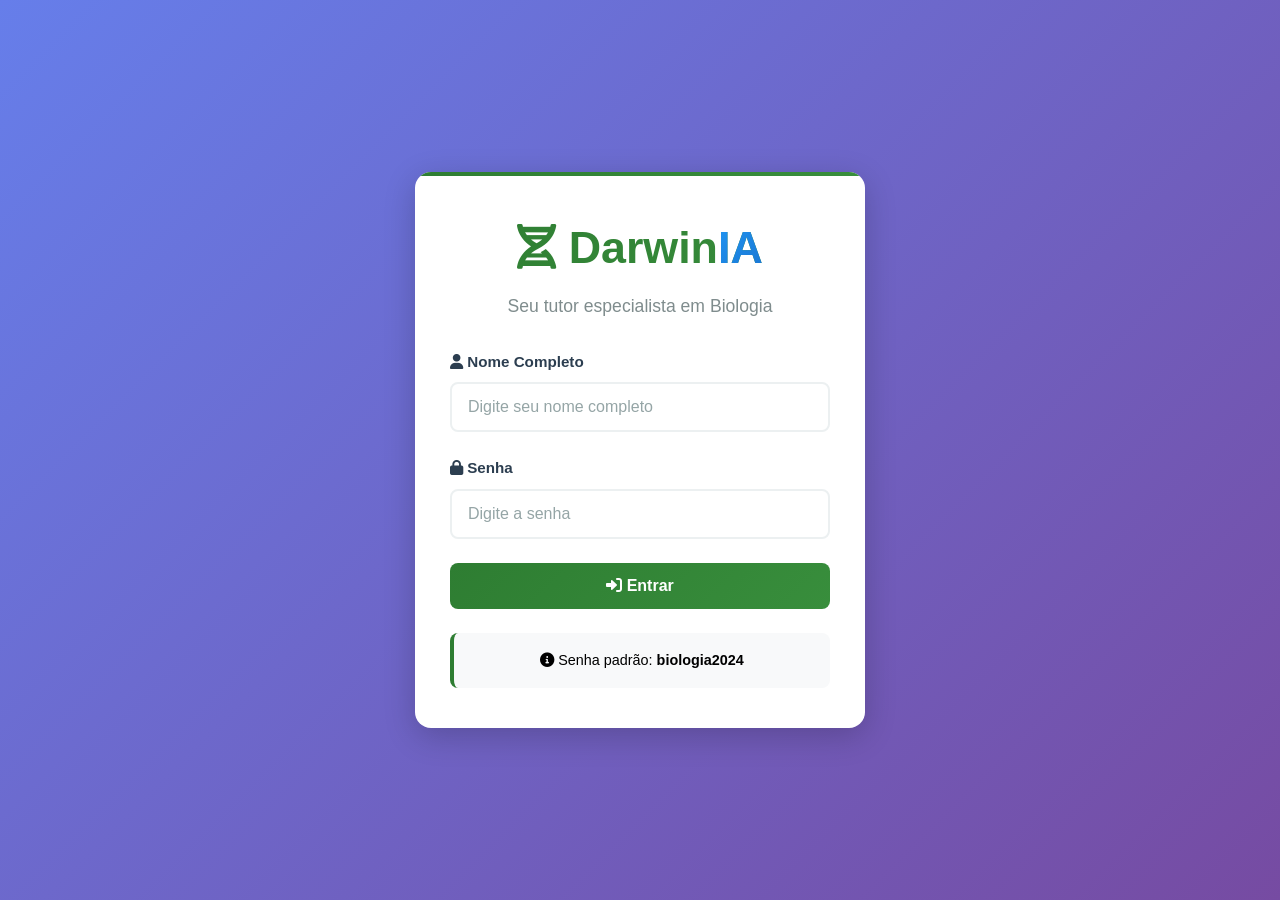
==== commit 61a2db31: "Update index.html" ====
--- a/index.html
+++ b/index.html
@@ -5,35 +5,38 @@
     <meta name="viewport" content="width=device-width, initial-scale=1.0">
     <title>DarwinIA - Login</title>
     <link rel="stylesheet" href="styles.css">
+    <link rel="stylesheet" href="https://cdnjs.cloudflare.com/ajax/libs/font-awesome/6.0.0/css/all.min.css">
 </head>
 <body>
     <div class="login-container">
         <div class="login-card">
             <div class="logo">
-                <h1>Darwin<span>IA</span></h1>
+                <h1><i class="fas fa-dna"></i> Darwin<span>IA</span></h1>
                 <p>Seu tutor especialista em Biologia</p>
             </div>
             
             <form id="loginForm" class="login-form">
                 <div class="input-group">
-                    <label for="nome">Nome Completo</label>
-                    <input type="text" id="nome" name="nome" required>
+                    <label for="nome"><i class="fas fa-user"></i> Nome Completo</label>
+                    <input type="text" id="nome" name="nome" placeholder="Digite seu nome completo" required>
                 </div>
                 
                 <div class="input-group">
-                    <label for="senha">Senha</label>
-                    <input type="password" id="senha" name="senha" required>
+                    <label for="senha"><i class="fas fa-lock"></i> Senha</label>
+                    <input type="password" id="senha" name="senha" placeholder="Digite a senha" required>
                 </div>
                 
-                <button type="submit" class="btn-primary">Entrar</button>
+                <button type="submit" class="btn-primary">
+                    <i class="fas fa-sign-in-alt"></i> Entrar
+                </button>
             </form>
             
             <div class="login-info">
-                <p>Senha padrão: <strong>biologia2024</strong></p>
+                <p><i class="fas fa-info-circle"></i> Senha padrão: <strong>biologia2024</strong></p>
             </div>
         </div>
     </div>
     
     <script src="script.js"></script>
 </body>
-</html>+</html>
--- a/styles.css
+++ b/styles.css
@@ -1,3 +1,5 @@
+/* styles.css - DarwinIA Design Moderno e Responsivo */
+
 /* Reset e configurações básicas */
 * {
     margin: 0;
@@ -10,25 +12,37 @@
     --primary: #2E7D32;
     --primary-dark: #1B5E20;
     --primary-light: #4CAF50;
+    --primary-gradient: linear-gradient(135deg, #2E7D32 0%, #388E3C 100%);
     --secondary: #FF9800;
+    --secondary-gradient: linear-gradient(135deg, #FF9800 0%, #F57C00 100%);
     --accent: #2196F3;
-    --text: #333333;
-    --text-light: #666666;
-    --background: #F5F5F5;
+    --accent-gradient: linear-gradient(135deg, #2196F3 0%, #1976D2 100%);
+    --text: #2C3E50;
+    --text-light: #7F8C8D;
+    --background: #F8F9FA;
     --white: #FFFFFF;
-    --gray: #E0E0E0;
-    --gray-dark: #BDBDBD;
-    --shadow: 0 4px 6px rgba(0, 0, 0, 0.1);
-    --shadow-lg: 0 10px 25px rgba(0, 0, 0, 0.15);
+    --gray-light: #ECF0F1;
+    --gray: #BDC3C7;
+    --gray-dark: #95A5A6;
+    --success: #27AE60;
+    --warning: #E67E22;
+    --error: #E74C3C;
+    --shadow-sm: 0 2px 8px rgba(0, 0, 0, 0.1);
+    --shadow-md: 0 4px 16px rgba(0, 0, 0, 0.15);
+    --shadow-lg: 0 8px 32px rgba(0, 0, 0, 0.2);
+    --border-radius: 16px;
+    --border-radius-sm: 8px;
+    --transition: all 0.3s cubic-bezier(0.4, 0, 0.2, 1);
 }
 
 body {
-    background: linear-gradient(135deg, var(--primary) 0%, var(--accent) 100%);
+    background: linear-gradient(135deg, #667eea 0%, #764ba2 100%);
     min-height: 100vh;
     display: flex;
     justify-content: center;
     align-items: center;
     padding: 20px;
+    line-height: 1.6;
 }
 
 /* Containers principais */
@@ -36,79 +50,129 @@
 .config-container {
     width: 100%;
     max-width: 450px;
+    animation: slideUp 0.6s ease-out;
 }
 
 .chat-container {
     width: 100%;
-    max-width: 900px;
+    max-width: 1200px;
     height: 90vh;
-    background-color: var(--white);
-    border-radius: 20px;
+    background: var(--white);
+    border-radius: var(--border-radius);
     box-shadow: var(--shadow-lg);
     display: flex;
     flex-direction: column;
     overflow: hidden;
+    backdrop-filter: blur(10px);
+    border: 1px solid rgba(255, 255, 255, 0.2);
 }
 
 /* Cards */
 .login-card,
 .config-card {
     background: var(--white);
-    padding: 40px;
-    border-radius: 20px;
+    padding: 40px 35px;
+    border-radius: var(--border-radius);
     box-shadow: var(--shadow-lg);
     text-align: center;
+    position: relative;
+    overflow: hidden;
+}
+
+.login-card::before,
+.config-card::before {
+    content: '';
+    position: absolute;
+    top: 0;
+    left: 0;
+    right: 0;
+    height: 4px;
+    background: var(--primary-gradient);
 }
 
 /* Logo e headers */
+.logo {
+    margin-bottom: 30px;
+}
+
 .logo h1 {
-    font-size: 2.5rem;
+    font-size: 2.8rem;
+    font-weight: 700;
     color: var(--primary);
-    margin-bottom: 10px;
+    margin-bottom: 8px;
+    background: var(--primary-gradient);
+    -webkit-background-clip: text;
+    -webkit-text-fill-color: transparent;
+    background-clip: text;
 }
 
 .logo h1 span {
-    color: var(--accent);
+    background: var(--accent-gradient);
+    -webkit-background-clip: text;
+    -webkit-text-fill-color: transparent;
+    background-clip: text;
 }
 
 .logo p {
     color: var(--text-light);
-    margin-bottom: 30px;
+    font-size: 1.1rem;
+    font-weight: 500;
 }
 
 .header h1 {
     color: var(--text);
-    margin-bottom: 10px;
+    margin-bottom: 12px;
+    font-size: 1.8rem;
+    font-weight: 600;
 }
 
 #userWelcome {
     color: var(--text-light);
     margin-bottom: 30px;
+    font-size: 1.1rem;
 }
 
 /* Chat Header */
 .chat-header {
-    background: linear-gradient(90deg, var(--primary), var(--primary-dark));
+    background: var(--primary-gradient);
     color: var(--white);
     padding: 20px 30px;
     display: flex;
     justify-content: space-between;
     align-items: center;
-    box-shadow: var(--shadow);
+    box-shadow: var(--shadow-sm);
+    position: relative;
+}
+
+.chat-header::after {
+    content: '';
+    position: absolute;
+    bottom: 0;
+    left: 0;
+    right: 0;
+    height: 2px;
+    background: linear-gradient(90deg, transparent, rgba(255,255,255,0.4), transparent);
 }
 
 .header-info h1 {
-    font-size: 1.5rem;
-    margin-bottom: 5px;
+    font-size: 1.6rem;
+    font-weight: 700;
+    margin-bottom: 6px;
 }
 
 .session-info {
     font-size: 0.9rem;
     opacity: 0.9;
+    display: flex;
+    gap: 20px;
+    flex-wrap: wrap;
 }
 
 .session-info span {
-    margin-right: 15px;
+    background: rgba(255, 255, 255, 0.2);
+    padding: 4px 12px;
+    border-radius: 20px;
+    font-size: 0.8rem;
 }
 
 /* Forms */
@@ -118,25 +182,29 @@
 }
 
 .input-group {
-    margin-bottom: 20px;
+    margin-bottom: 24px;
+    position: relative;
 }
 
 .input-group label {
     display: block;
     margin-bottom: 8px;
     color: var(--text);
-    font-weight: 500;
+    font-weight: 600;
+    font-size: 0.95rem;
 }
 
 .input-group input,
 .input-group select,
 .input-group textarea {
     width: 100%;
-    padding: 12px 15px;
-    border: 2px solid var(--gray);
-    border-radius: 10px;
+    padding: 14px 16px;
+    border: 2px solid var(--gray-light);
+    border-radius: var(--border-radius-sm);
     font-size: 1rem;
-    transition: all 0.3s ease;
+    transition: var(--transition);
+    background: var(--white);
+    color: var(--text);
 }
 
 .input-group input:focus,
@@ -145,11 +213,16 @@
     outline: none;
     border-color: var(--primary);
     box-shadow: 0 0 0 3px rgba(46, 125, 50, 0.1);
+    transform: translateY(-1px);
+}
+
+.input-group input::placeholder {
+    color: var(--gray-dark);
 }
 
 .input-group small {
     display: block;
-    margin-top: 5px;
+    margin-top: 6px;
     color: var(--text-light);
     font-size: 0.8rem;
 }
@@ -157,123 +230,182 @@
 /* Botões */
 .btn-primary {
     width: 100%;
-    padding: 12px;
-    background: linear-gradient(135deg, var(--primary), var(--primary-dark));
+    padding: 14px;
+    background: var(--primary-gradient);
     color: var(--white);
     border: none;
-    border-radius: 10px;
+    border-radius: var(--border-radius-sm);
     font-size: 1rem;
     font-weight: 600;
     cursor: pointer;
-    transition: all 0.3s ease;
+    transition: var(--transition);
+    position: relative;
+    overflow: hidden;
 }
 
 .btn-primary:hover {
     transform: translateY(-2px);
-    box-shadow: var(--shadow);
+    box-shadow: var(--shadow-md);
+}
+
+.btn-primary:active {
+    transform: translateY(0);
+}
+
+.btn-primary::after {
+    content: '';
+    position: absolute;
+    top: 50%;
+    left: 50%;
+    width: 0;
+    height: 0;
+    background: rgba(255, 255, 255, 0.2);
+    border-radius: 50%;
+    transition: width 0.6s, height 0.6s, top 0.6s, left 0.6s;
+}
+
+.btn-primary:active::after {
+    width: 300px;
+    height: 300px;
+    top: -150px;
+    left: -150px;
 }
 
 .btn-secondary {
     padding: 10px 20px;
-    background: var(--secondary);
+    background: var(--secondary-gradient);
     color: var(--white);
     border: none;
-    border-radius: 8px;
+    border-radius: var(--border-radius-sm);
     font-weight: 600;
     cursor: pointer;
-    transition: all 0.3s ease;
+    transition: var(--transition);
+    font-size: 0.9rem;
 }
 
 .btn-secondary:hover {
-    background: #F57C00;
     transform: translateY(-1px);
+    box-shadow: var(--shadow-sm);
 }
 
 .btn-send {
-    background: var(--primary);
+    background: var(--primary-gradient);
     color: var(--white);
     border: none;
-    width: 40px;
-    height: 40px;
+    width: 44px;
+    height: 44px;
     border-radius: 50%;
     display: flex;
     align-items: center;
     justify-content: center;
     cursor: pointer;
-    transition: all 0.2s ease;
+    transition: var(--transition);
+    flex-shrink: 0;
 }
 
 .btn-send:hover {
-    background: var(--primary-dark);
     transform: scale(1.05);
+    box-shadow: var(--shadow-sm);
+}
+
+.btn-send:active {
+    transform: scale(0.95);
 }
 
 .btn-send svg {
-    width: 18px;
-    height: 18px;
+    width: 20px;
+    height: 20px;
 }
 
 /* Área de mensagens */
 .chat-messages {
     flex: 1;
-    padding: 20px;
+    padding: 24px;
     overflow-y: auto;
     display: flex;
     flex-direction: column;
-    gap: 15px;
-    background-color: var(--background);
+    gap: 16px;
+    background: var(--background);
+    background-image: 
+        radial-gradient(circle at 25px 25px, rgba(120, 119, 198, 0.1) 3%, transparent 0%),
+        radial-gradient(circle at 75px 75px, rgba(120, 119, 198, 0.1) 3%, transparent 0%);
+    background-size: 100px 100px;
 }
 
 /* Estilização da barra de rolagem */
 .chat-messages::-webkit-scrollbar {
-    width: 6px;
+    width: 8px;
 }
 
 .chat-messages::-webkit-scrollbar-track {
-    background: var(--gray);
+    background: var(--gray-light);
     border-radius: 10px;
 }
 
 .chat-messages::-webkit-scrollbar-thumb {
-    background: var(--primary-light);
+    background: var(--primary);
     border-radius: 10px;
+}
+
+.chat-messages::-webkit-scrollbar-thumb:hover {
+    background: var(--primary-dark);
 }
 
 /* Mensagens */
 .message {
-    max-width: 80%;
-    padding: 15px 20px;
-    border-radius: 18px;
+    max-width: 75%;
+    padding: 16px 20px;
+    border-radius: 20px;
     line-height: 1.5;
     position: relative;
-    animation: fadeIn 0.3s ease-out;
-}
-
-@keyframes fadeIn {
-    from { opacity: 0; transform: translateY(10px); }
-    to { opacity: 1; transform: translateY(0); }
+    animation: messageSlide 0.3s ease-out;
+    word-wrap: break-word;
+    box-shadow: var(--shadow-sm);
+}
+
+@keyframes messageSlide {
+    from { 
+        opacity: 0; 
+        transform: translateY(20px) scale(0.95);
+    }
+    to { 
+        opacity: 1; 
+        transform: translateY(0) scale(1);
+    }
+}
+
+@keyframes slideUp {
+    from { 
+        opacity: 0; 
+        transform: translateY(30px);
+    }
+    to { 
+        opacity: 1; 
+        transform: translateY(0);
+    }
 }
 
 .user-message {
     align-self: flex-end;
-    background: linear-gradient(135deg, var(--primary), var(--primary-dark));
+    background: var(--primary-gradient);
     color: var(--white);
-    border-bottom-right-radius: 5px;
+    border-bottom-right-radius: 6px;
+    margin-left: auto;
 }
 
 .ai-message {
     align-self: flex-start;
-    background-color: var(--white);
+    background: var(--white);
     color: var(--text);
-    border: 1px solid var(--gray);
-    border-bottom-left-radius: 5px;
-    box-shadow: var(--shadow);
+    border: 1px solid var(--gray-light);
+    border-bottom-left-radius: 6px;
+    box-shadow: var(--shadow-sm);
 }
 
 .message-time {
-    font-size: 0.7rem;
+    font-size: 0.75rem;
     opacity: 0.7;
-    margin-top: 5px;
+    margin-top: 6px;
     text-align: right;
 }
 
@@ -283,25 +415,37 @@
 
 /* Área de input do chat */
 .chat-input-container {
-    padding: 20px;
-    background-color: var(--white);
-    border-top: 1px solid var(--gray);
+    padding: 20px 24px;
+    background: var(--white);
+    border-top: 1px solid var(--gray-light);
+    position: relative;
+}
+
+.chat-input-container::before {
+    content: '';
+    position: absolute;
+    top: 0;
+    left: 24px;
+    right: 24px;
+    height: 1px;
+    background: linear-gradient(90deg, transparent, var(--gray-light), transparent);
 }
 
 .input-wrapper {
     display: flex;
     align-items: flex-end;
     gap: 12px;
-    background-color: var(--background);
-    border-radius: 20px;
+    background: var(--background);
+    border-radius: 24px;
     padding: 12px 20px;
-    border: 1px solid var(--gray);
-    transition: all 0.3s ease;
+    border: 2px solid var(--gray-light);
+    transition: var(--transition);
 }
 
 .input-wrapper:focus-within {
     border-color: var(--primary);
     box-shadow: 0 0 0 3px rgba(46, 125, 50, 0.1);
+    transform: translateY(-1px);
 }
 
 #messageInput {
@@ -313,21 +457,26 @@
     resize: none;
     max-height: 120px;
     line-height: 1.5;
+    color: var(--text);
+}
+
+#messageInput::placeholder {
+    color: var(--gray-dark);
 }
 
 /* Indicador de digitação */
 .typing-indicator {
     display: flex;
     align-items: center;
-    gap: 5px;
-    padding: 15px 20px;
-    background-color: var(--white);
-    border-radius: 18px;
-    border: 1px solid var(--gray);
+    gap: 6px;
+    padding: 14px 20px;
+    background: var(--white);
+    border-radius: 20px;
+    border: 1px solid var(--gray-light);
     align-self: flex-start;
-    margin-bottom: 10px;
-    max-width: 120px;
-    box-shadow: var(--shadow);
+    margin-bottom: 8px;
+    max-width: 100px;
+    box-shadow: var(--shadow-sm);
 }
 
 .typing-indicator span {
@@ -354,9 +503,11 @@
 @keyframes typing {
     0%, 60%, 100% {
         transform: translateY(0);
+        opacity: 0.4;
     }
     30% {
-        transform: translateY(-5px);
+        transform: translateY(-8px);
+        opacity: 1;
     }
 }
 
@@ -370,30 +521,37 @@
     width: 100%;
     height: 100%;
     background-color: rgba(0, 0, 0, 0.5);
+    backdrop-filter: blur(4px);
     animation: fadeIn 0.3s;
+}
+
+@keyframes fadeIn {
+    from { opacity: 0; }
+    to { opacity: 1; }
 }
 
 .modal-content {
     background-color: var(--white);
     margin: 10% auto;
     padding: 0;
-    border-radius: 15px;
+    border-radius: var(--border-radius);
     width: 90%;
     max-width: 500px;
     box-shadow: var(--shadow-lg);
-    animation: slideIn 0.3s;
-}
-
-@keyframes slideIn {
-    from { transform: translateY(-50px); opacity: 0; }
-    to { transform: translateY(0); opacity: 1; }
+    animation: modalSlideIn 0.3s ease-out;
+    overflow: hidden;
+}
+
+@keyframes modalSlideIn {
+    from { transform: translateY(-50px) scale(0.9); opacity: 0; }
+    to { transform: translateY(0) scale(1); opacity: 1; }
 }
 
 .modal-header {
-    padding: 20px 25px;
-    background: linear-gradient(90deg, var(--primary), var(--primary-dark));
+    padding: 24px 30px;
+    background: var(--primary-gradient);
     color: var(--white);
-    border-radius: 15px 15px 0 0;
+    border-radius: var(--border-radius) var(--border-radius) 0 0;
     display: flex;
     justify-content: space-between;
     align-items: center;
@@ -401,27 +559,37 @@
 
 .modal-header h2 {
     margin: 0;
+    font-size: 1.4rem;
+    font-weight: 600;
 }
 
 .close {
-    font-size: 1.5rem;
+    font-size: 1.8rem;
     cursor: pointer;
-    transition: all 0.3s ease;
+    transition: var(--transition);
+    width: 32px;
+    height: 32px;
+    display: flex;
+    align-items: center;
+    justify-content: center;
+    border-radius: 50%;
 }
 
 .close:hover {
     transform: scale(1.1);
+    background: rgba(255, 255, 255, 0.2);
 }
 
 #evaluationForm {
-    padding: 25px;
+    padding: 30px;
 }
 
 /* Sistema de rating */
 .rating {
     display: flex;
-    gap: 10px;
-    margin-top: 10px;
+    gap: 8px;
+    margin-top: 12px;
+    justify-content: center;
 }
 
 .rating input[type="radio"] {
@@ -429,85 +597,230 @@
 }
 
 .rating label {
-    width: 40px;
-    height: 40px;
-    background-color: var(--gray);
+    width: 44px;
+    height: 44px;
+    background-color: var(--gray-light);
     border-radius: 50%;
     display: flex;
     align-items: center;
     justify-content: center;
     cursor: pointer;
-    transition: all 0.3s ease;
+    transition: var(--transition);
     font-weight: 600;
+    color: var(--text-light);
 }
 
 .rating input[type="radio"]:checked + label {
-    background-color: var(--secondary);
+    background: var(--secondary-gradient);
     color: var(--white);
     transform: scale(1.1);
+    box-shadow: var(--shadow-sm);
 }
 
 .rating label:hover {
-    background-color: var(--gray-dark);
+    background-color: var(--gray);
+    transform: scale(1.05);
 }
 
 /* Informações de login */
 .login-info {
-    margin-top: 20px;
-    padding: 15px;
+    margin-top: 24px;
+    padding: 16px;
     background-color: var(--background);
-    border-radius: 10px;
+    border-radius: var(--border-radius-sm);
     font-size: 0.9rem;
+    border-left: 4px solid var(--primary);
+}
+
+/* Animações extras */
+@keyframes pulse {
+    0%, 100% { opacity: 1; }
+    50% { opacity: 0.7; }
+}
+
+.loading {
+    animation: pulse 2s infinite;
 }
 
 /* Responsividade */
 @media (max-width: 768px) {
+    body {
+        padding: 12px;
+    }
+    
     .chat-container {
         height: 95vh;
-        border-radius: 15px;
+        border-radius: 12px;
     }
     
     .chat-header {
-        padding: 15px 20px;
+        padding: 16px 20px;
         flex-direction: column;
+        gap: 12px;
+        text-align: center;
+    }
+    
+    .header-info h1 {
+        font-size: 1.4rem;
+    }
+    
+    .session-info {
+        justify-content: center;
         gap: 10px;
-        text-align: center;
+    }
+    
+    .session-info span {
+        font-size: 0.75rem;
+        padding: 3px 10px;
     }
     
     .chat-messages {
-        padding: 15px;
+        padding: 16px;
+        gap: 12px;
     }
     
     .message {
-        max-width: 90%;
+        max-width: 85%;
+        padding: 14px 16px;
     }
     
     .chat-input-container {
-        padding: 15px;
+        padding: 16px;
+    }
+    
+    .input-wrapper {
+        padding: 10px 16px;
     }
     
     .login-card,
     .config-card {
         padding: 30px 25px;
     }
+    
+    .logo h1 {
+        font-size: 2.2rem;
+    }
+    
+    .modal-content {
+        margin: 5% auto;
+        width: 95%;
+    }
+    
+    .modal-header {
+        padding: 20px 24px;
+    }
+    
+    #evaluationForm {
+        padding: 24px;
+    }
+    
+    .rating label {
+        width: 40px;
+        height: 40px;
+        font-size: 0.9rem;
+    }
 }
 
 @media (max-width: 480px) {
     body {
-        padding: 10px;
+        padding: 8px;
+        background: var(--primary);
     }
     
     .chat-container {
         height: 100vh;
         border-radius: 0;
+        box-shadow: none;
     }
     
     .message {
-        max-width: 95%;
+        max-width: 92%;
+        padding: 12px 14px;
+    }
+    
+    .login-card,
+    .config-card {
+        padding: 25px 20px;
+        margin: 0;
+    }
+    
+    .logo h1 {
+        font-size: 2rem;
+    }
+    
+    .btn-primary,
+    .btn-secondary {
+        padding: 12px;
+    }
+    
+    .input-group input,
+    .input-group select,
+    .input-group textarea {
+        padding: 12px 14px;
+    }
+    
+    .rating {
+        gap: 6px;
+    }
+    
+    .rating label {
+        width: 36px;
+        height: 36px;
+        font-size: 0.8rem;
     }
     
     .modal-content {
-        margin: 5% auto;
-        width: 95%;
-    }
-}+        margin: 2% auto;
+        width: 98%;
+    }
+}
+
+/* Estados de loading */
+.btn-loading {
+    position: relative;
+    color: transparent;
+}
+
+.btn-loading::after {
+    content: '';
+    position: absolute;
+    width: 20px;
+    height: 20px;
+    top: 50%;
+    left: 50%;
+    margin-left: -10px;
+    margin-top: -10px;
+    border: 2px solid transparent;
+    border-top: 2px solid var(--white);
+    border-radius: 50%;
+    animation: spin 1s linear infinite;
+}
+
+@keyframes spin {
+    0% { transform: rotate(0deg); }
+    100% { transform: rotate(360deg); }
+}
+
+/* Melhorias para temas escuros (opcional) */
+@media (prefers-color-scheme: dark) {
+    :root {
+        --background: #1a1a1a;
+        --text: #ffffff;
+        --text-light: #b0b0b0;
+        --white: #2d2d2d;
+        --gray-light: #3d3d3d;
+        --gray: #5d5d5d;
+    }
+    
+    .login-card,
+    .config-card,
+    .chat-container {
+        background: var(--white);
+    }
+    
+    .ai-message {
+        background: #3d3d3d;
+        border-color: #5d5d5d;
+        color: var(--text);
+    }
+}
